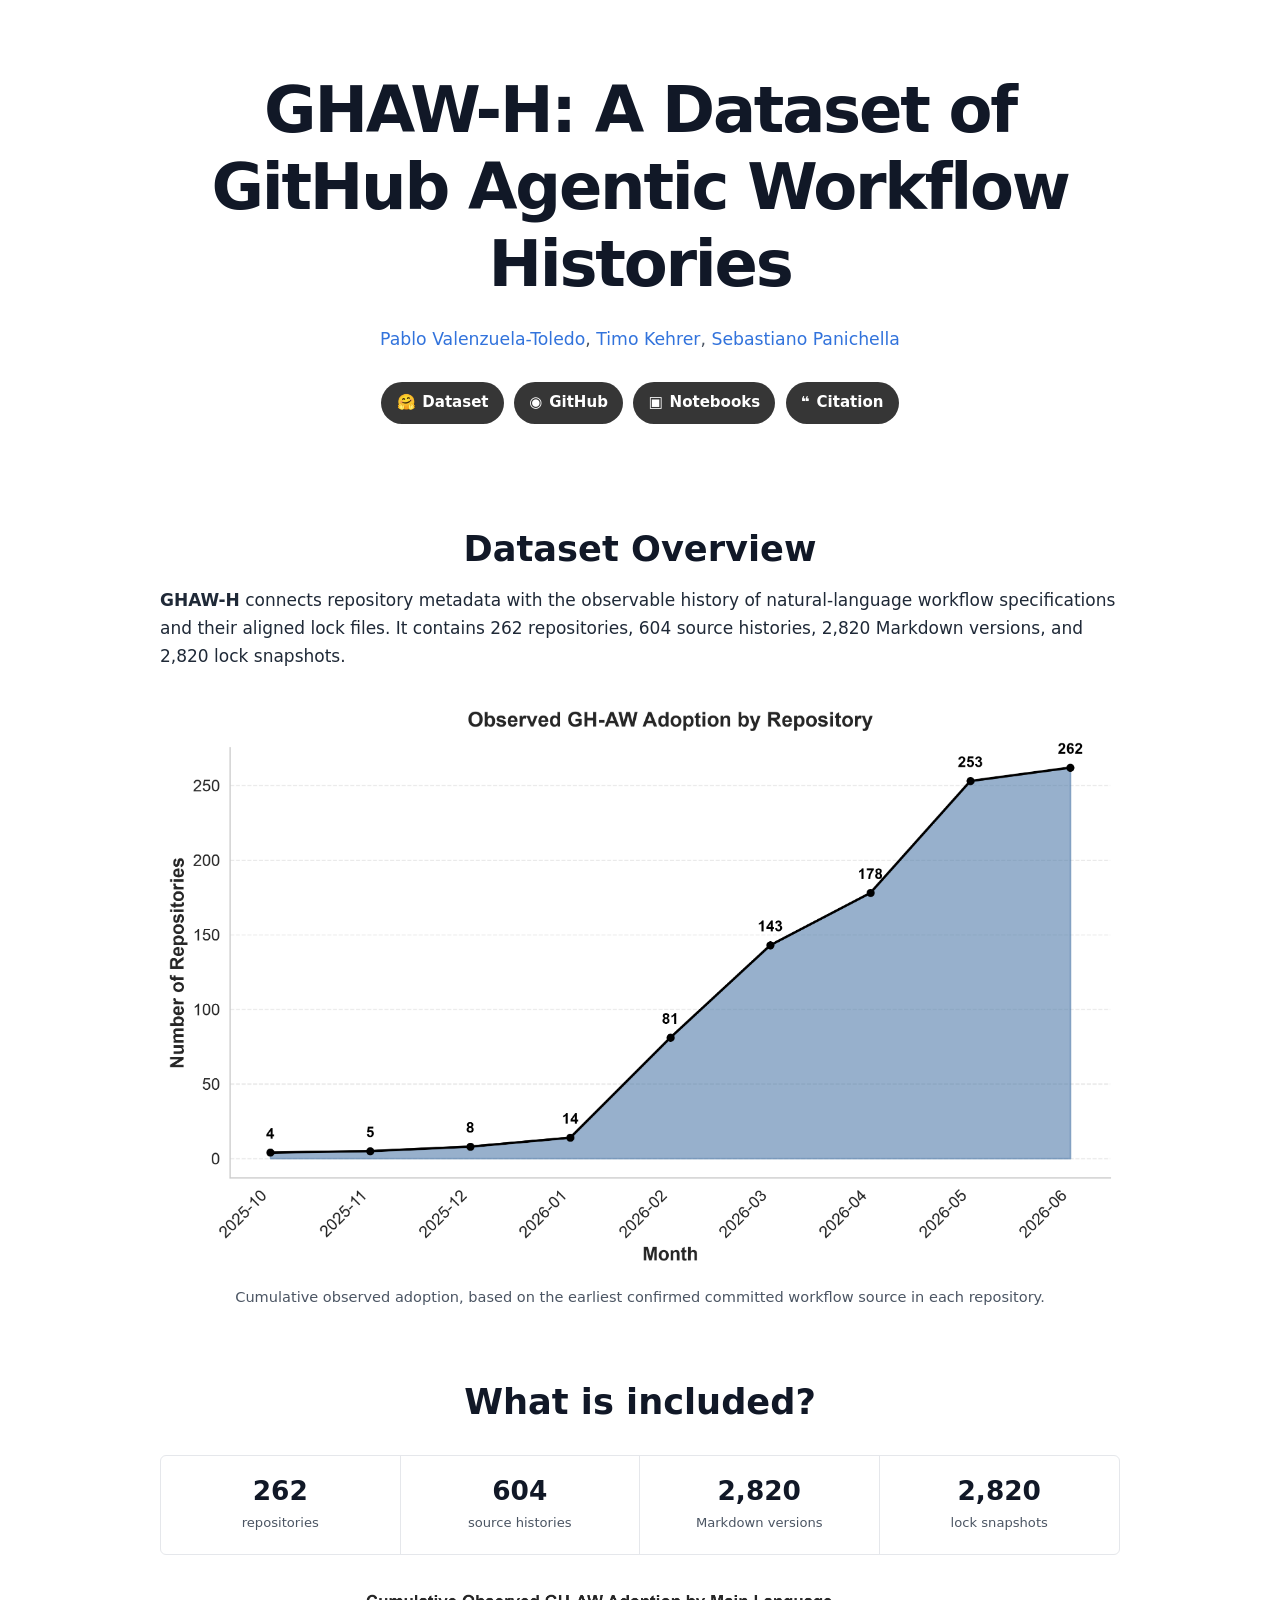
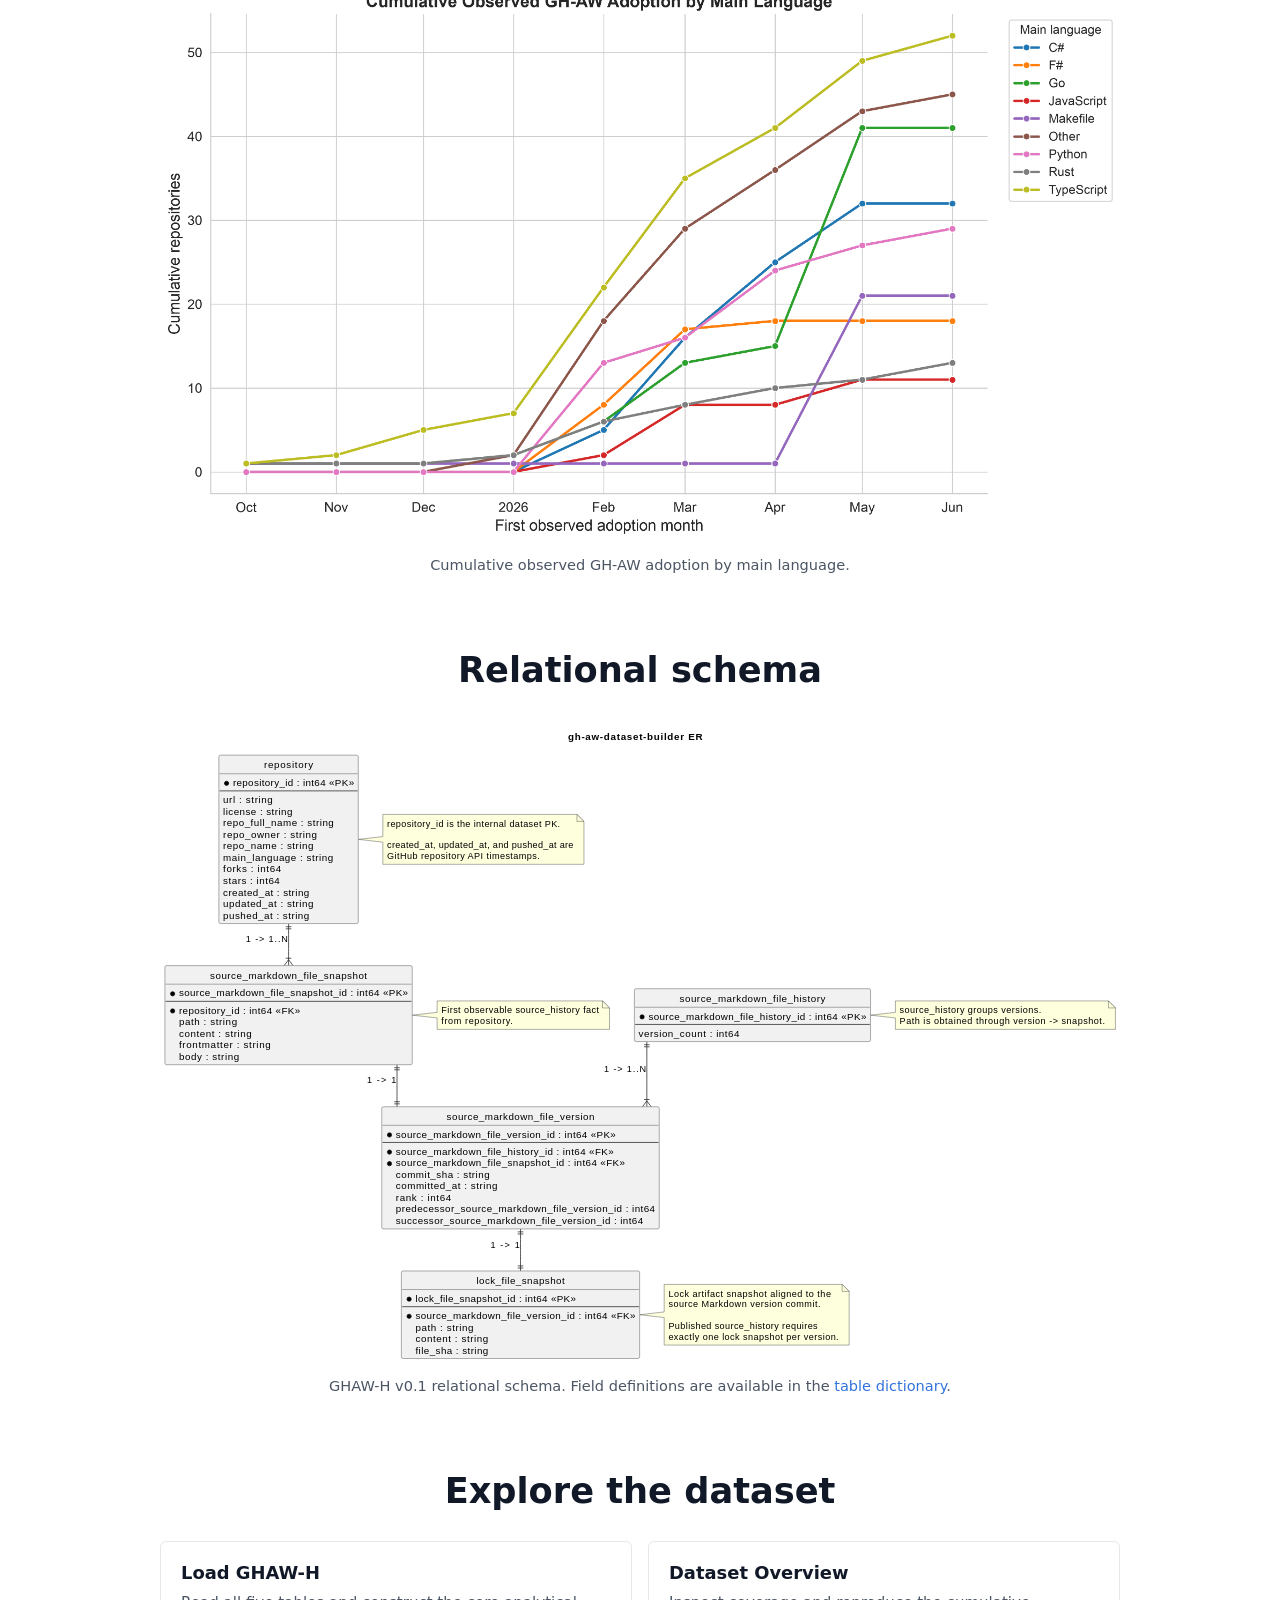
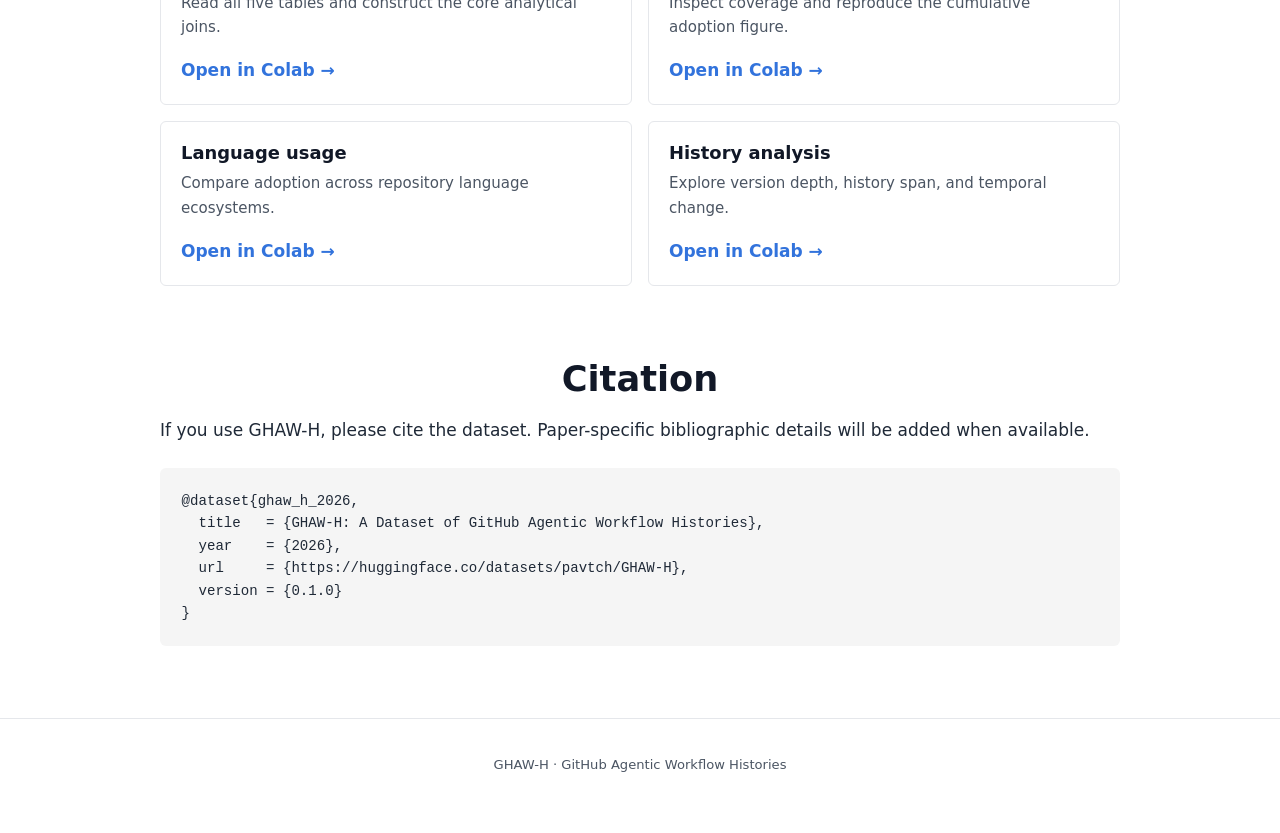
==== docs/index.html @ a9d5a5d3 "Link project authors to personal pages" ====
<!doctype html>
<html lang="en">
  <head>
    <meta charset="utf-8">
    <meta name="viewport" content="width=device-width, initial-scale=1">
    <meta property="og:title" content="GHAW-H: A Dataset of GitHub Agentic Workflow Histories">
    <meta property="og:type" content="website">
    <meta property="og:url" content="https://pavt.github.io/GHAW-H/">
    <title>GHAW-H: A Dataset of GitHub Agentic Workflow Histories</title>
    <link rel="stylesheet" href="styles.css?v=3">
  </head>
  <body>
    <main>
      <section class="paper-header">
        <h1>GHAW-H: A Dataset of<br>GitHub Agentic Workflow Histories</h1>
        <p class="authors">
          <a href="https://pavt.github.io/" target="_blank" rel="noopener noreferrer">Pablo Valenzuela-Toledo</a>,
          <a href="https://seg.inf.unibe.ch/team/timo-kehrer/" target="_blank" rel="noopener noreferrer">Timo Kehrer</a>,
          <a href="https://spanichella.github.io/" target="_blank" rel="noopener noreferrer">Sebastiano Panichella</a>
        </p>
        <nav class="project-links" aria-label="Project resources">
          <a href="https://huggingface.co/datasets/pavtch/GHAW-H"><span aria-hidden="true">🤗</span> Dataset</a>
          <a href="https://github.com/pavt/GHAW-H"><span aria-hidden="true">◉</span> GitHub</a>
          <a href="https://github.com/pavt/GHAW-H/tree/main/notebooks"><span aria-hidden="true">▣</span> Notebooks</a>
          <a href="#citation"><span aria-hidden="true">❝</span> Citation</a>
        </nav>
      </section>

      <section>
        <h2>Dataset Overview</h2>
        <p><strong>GHAW-H</strong> connects repository metadata with the observable history of natural-language workflow specifications and their aligned lock files. It contains 262 repositories, 604 source histories, 2,820 Markdown versions, and 2,820 lock snapshots.</p>
        <figure>
          <img src="assets/gawd_cumulative_all_repositories.png" alt="Cumulative observed adoption of GitHub Agentic Workflows by repository">
          <figcaption>Cumulative observed adoption, based on the earliest confirmed committed workflow source in each repository.</figcaption>
        </figure>
      </section>

      <section>
        <h2>What is included?</h2>
        <div class="stats" aria-label="Dataset statistics">
          <div><strong>262</strong><span>repositories</span></div>
          <div><strong>604</strong><span>source histories</span></div>
          <div><strong>2,820</strong><span>Markdown versions</span></div>
          <div><strong>2,820</strong><span>lock snapshots</span></div>
        </div>
        <figure class="featured-figure">
          <img src="assets/gawd_cumulative_language_usage.png" alt="Cumulative observed GitHub Agentic Workflow adoption by main language">
          <figcaption>Cumulative observed GH-AW adoption by main language.</figcaption>
        </figure>
      </section>

      <section>
        <h2>Relational schema</h2>
        <figure class="schema">
          <img src="assets/gh-aw-er-v0.1.svg" alt="Entity-relationship diagram for the five GHAW-H tables">
          <figcaption>GHAW-H v0.1 relational schema. Field definitions are available in the <a href="https://github.com/pavt/GHAW-H/blob/main/schema/table_dictionary.md">table dictionary</a>.</figcaption>
        </figure>
      </section>

      <section>
        <h2>Explore the dataset</h2>
        <div class="notebooks">
          <article>
            <h3>Load GHAW-H</h3>
            <p>Read all five tables and construct the core analytical joins.</p>
            <a href="https://colab.research.google.com/github/pavt/GHAW-H/blob/main/notebooks/load_GAWD.ipynb">Open in Colab →</a>
          </article>
          <article>
            <h3>Dataset Overview</h3>
            <p>Inspect coverage and reproduce the cumulative adoption figure.</p>
            <a href="https://colab.research.google.com/github/pavt/GHAW-H/blob/main/notebooks/dataset_overview.ipynb">Open in Colab →</a>
          </article>
          <article>
            <h3>Language usage</h3>
            <p>Compare adoption across repository language ecosystems.</p>
            <a href="https://colab.research.google.com/github/pavt/GHAW-H/blob/main/notebooks/language_usage.ipynb">Open in Colab →</a>
          </article>
          <article>
            <h3>History analysis</h3>
            <p>Explore version depth, history span, and temporal change.</p>
            <a href="https://colab.research.google.com/github/pavt/GHAW-H/blob/main/notebooks/history_data.ipynb">Open in Colab →</a>
          </article>
        </div>
      </section>

      <section id="citation">
        <h2>Citation</h2>
        <p>If you use GHAW-H, please cite the dataset. Paper-specific bibliographic details will be added when available.</p>
        <pre><code>@dataset{ghaw_h_2026,
  title   = {GHAW-H: A Dataset of GitHub Agentic Workflow Histories},
  year    = {2026},
  url     = {https://huggingface.co/datasets/pavtch/GHAW-H},
  version = {0.1.0}
}</code></pre>
      </section>
    </main>

    <footer>
      <p>GHAW-H · GitHub Agentic Workflow Histories</p>
    </footer>
  </body>
</html>
---- docs/styles.css ----
:root {
  --text: #1f2937;
  --muted: #4b5563;
  --link: #3273dc;
  --line: #e5e7eb;
  --soft: #f5f5f5;
}

* { box-sizing: border-box; }
html { scroll-behavior: smooth; }
body {
  margin: 0;
  color: var(--text);
  background: #fff;
  font-family: system-ui, -apple-system, "Segoe UI", Roboto, Oxygen, Ubuntu, Cantarell, "Fira Sans", "Droid Sans", "Helvetica Neue", Helvetica, Arial, sans-serif;
  font-size: 17px;
  line-height: 1.65;
  -webkit-font-smoothing: antialiased;
}

main { width: min(960px, calc(100% - 40px)); margin: 0 auto; }
section { margin: 0 0 4.5rem; }
h1, h2, h3 { color: #111827; line-height: 1.2; }
h1 { margin: 0; font-size: clamp(2.35rem, 6vw, 4rem); letter-spacing: -.035em; }
h2 { margin: 0 0 1rem; font-size: clamp(1.65rem, 4vw, 2.2rem); text-align: center; }
h3 { margin: 0 0 .45rem; font-size: 1.12rem; }
p { margin: 0 0 1rem; }
a { color: var(--link); text-decoration: none; }
a:hover { text-decoration: underline; }
img { display: block; max-width: 100%; height: auto; }

.paper-header { padding: 4.5rem 0 2rem; text-align: center; }
.authors { margin: 1.4rem 0 0; color: var(--muted); font-size: 1.08rem; }
.project-links { display: flex; flex-wrap: wrap; justify-content: center; gap: .65rem; margin-top: 1.8rem; }
.project-links a {
  display: inline-flex;
  align-items: center;
  gap: .42rem;
  padding: .52rem .95rem;
  color: #fff;
  background: #363636;
  border-radius: 999px;
  font-size: .94rem;
  font-weight: 600;
}
.project-links a:hover { background: #111; text-decoration: none; }

figure { margin: 2rem 0 0; }
figure img { margin: 0 auto; }
figcaption { max-width: 820px; margin: .7rem auto 0; color: var(--muted); font-size: .91rem; text-align: center; }
.featured-figure { width: 100%; }
.featured-figure img { width: 100%; }

.stats { display: grid; grid-template-columns: repeat(4, 1fr); margin: 2rem 0 1rem; border: 1px solid var(--line); border-radius: 6px; }
.stats div { padding: 1.2rem .6rem; text-align: center; border-right: 1px solid var(--line); }
.stats div:last-child { border-right: 0; }
.stats strong { display: block; color: #111827; font-size: 1.65rem; line-height: 1.2; }
.stats span { color: var(--muted); font-size: .82rem; }

.schema img { width: 100%; }
.notebooks { display: grid; grid-template-columns: 1fr 1fr; gap: 1rem; margin-top: 1.8rem; }
.notebooks article { padding: 1.25rem; border: 1px solid var(--line); border-radius: 6px; }
.notebooks p { color: var(--muted); font-size: .94rem; }
.notebooks a { font-weight: 600; }

code { font-family: ui-monospace, SFMono-Regular, Menlo, Monaco, Consolas, "Liberation Mono", monospace; }
pre { overflow-x: auto; margin: 1.5rem 0 0; padding: 1.35rem; background: var(--soft); border-radius: 6px; font-size: .88rem; line-height: 1.6; }
footer { padding: 2rem 20px 3rem; border-top: 1px solid var(--line); color: var(--muted); font-size: .82rem; text-align: center; }
footer p { margin: .2rem 0; }

@media (max-width: 700px) {
  main { width: min(100% - 28px, 960px); }
  .paper-header { padding-top: 3rem; }
  section { margin-bottom: 3.5rem; }
  .stats { grid-template-columns: 1fr 1fr; }
  .stats div:nth-child(2) { border-right: 0; }
  .stats div:nth-child(-n+2) { border-bottom: 1px solid var(--line); }
  .notebooks { grid-template-columns: 1fr; }
}
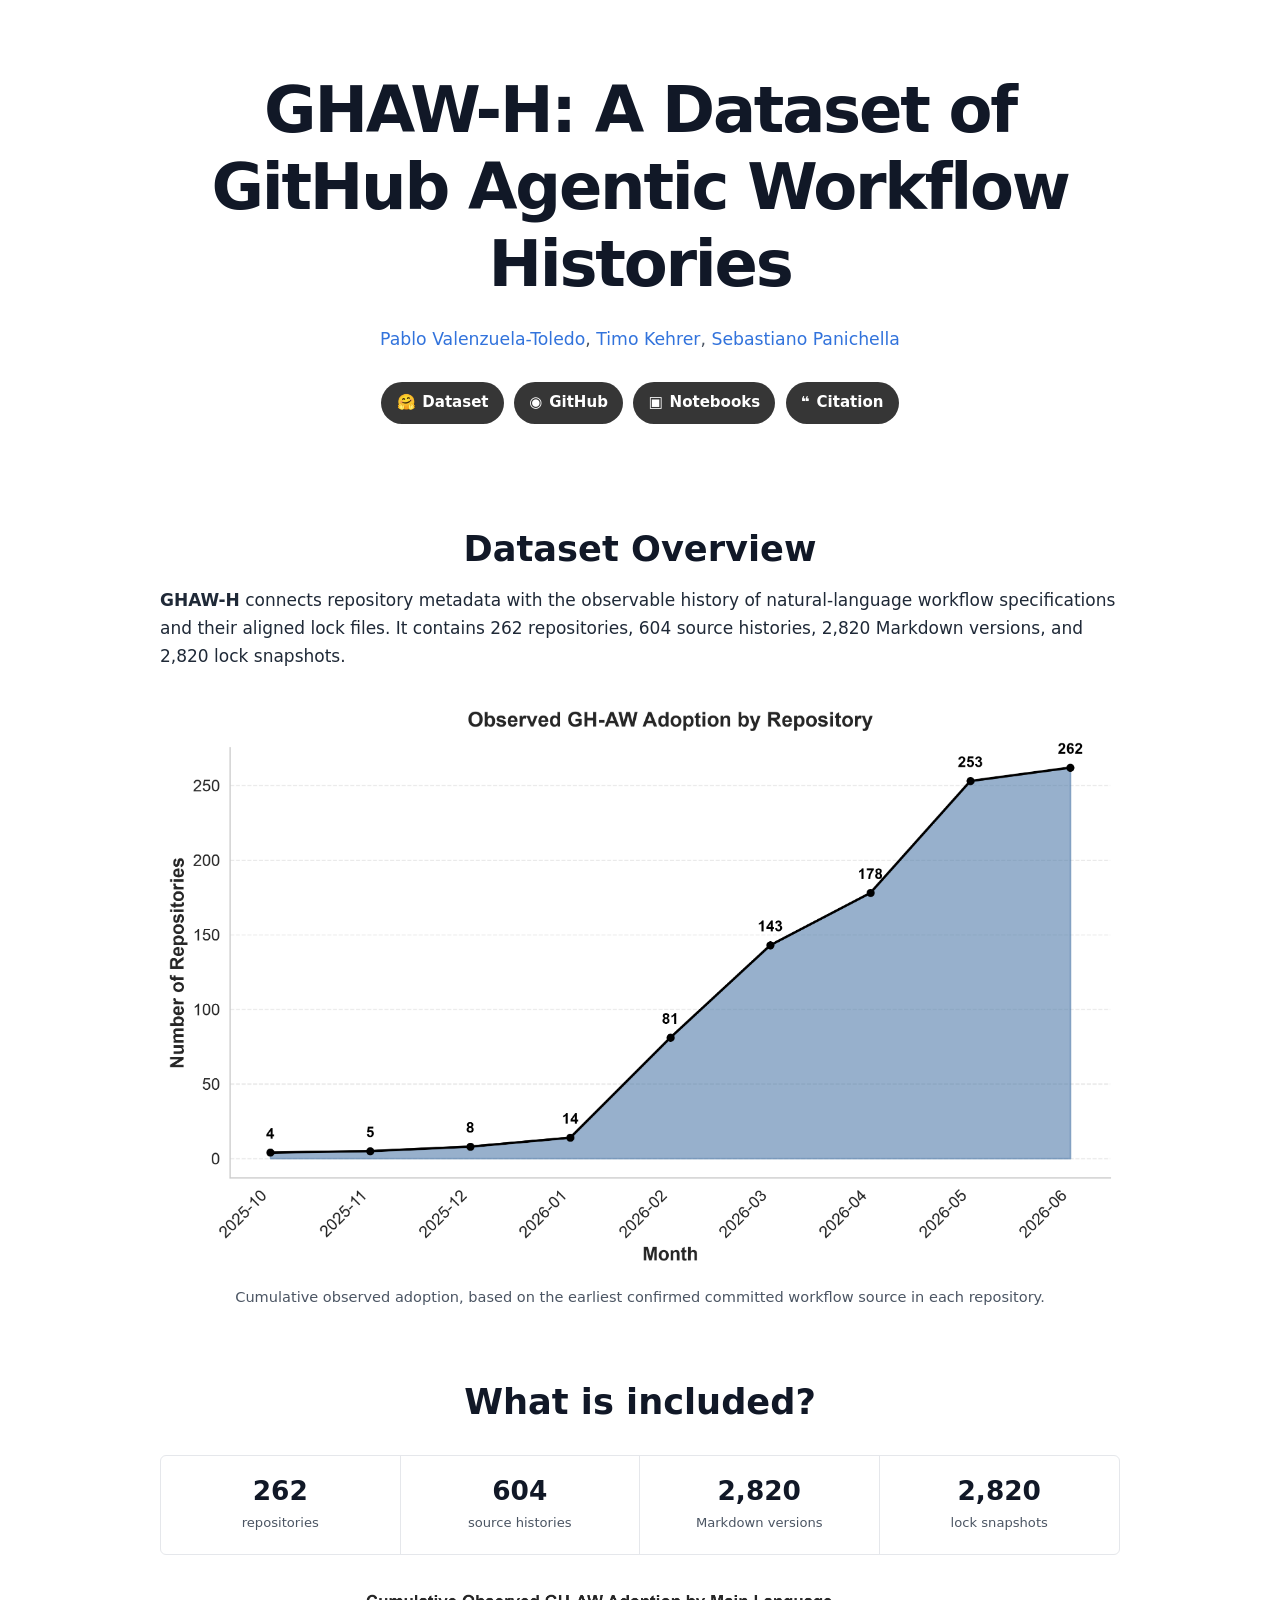
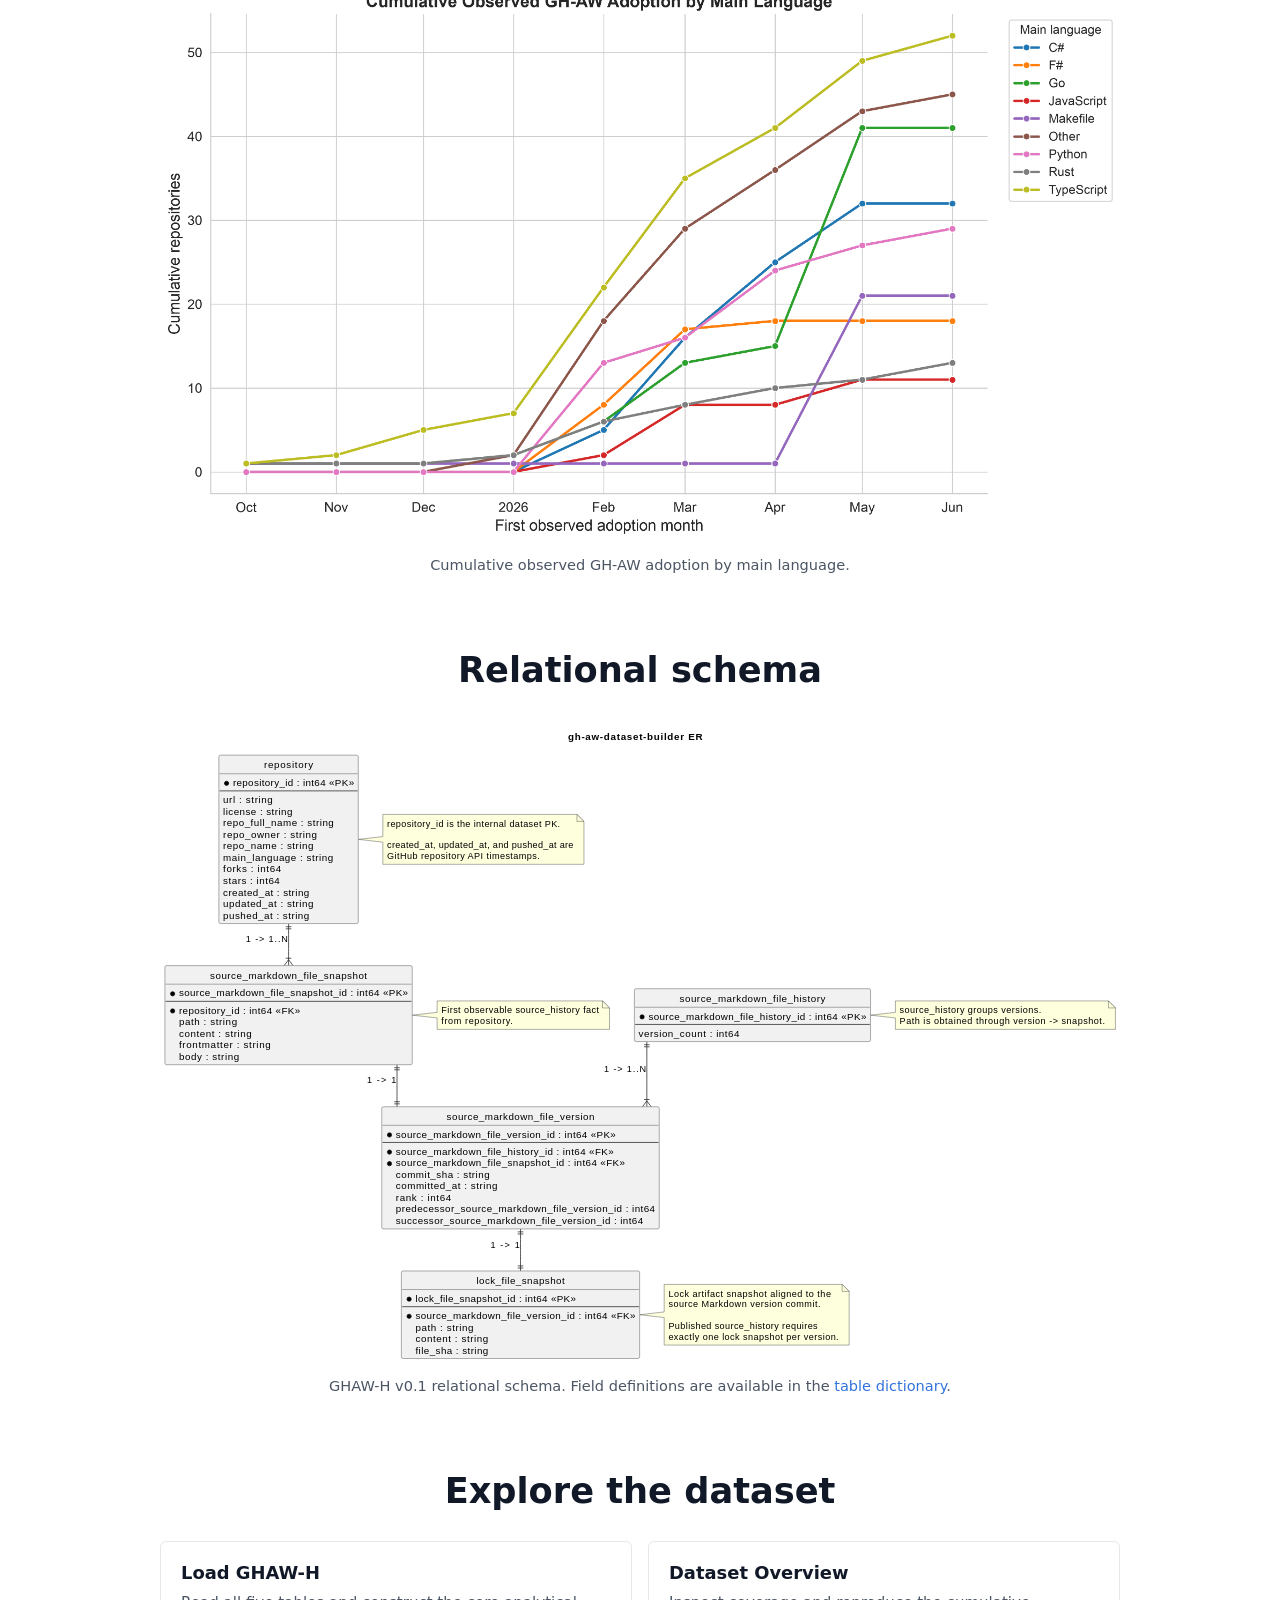
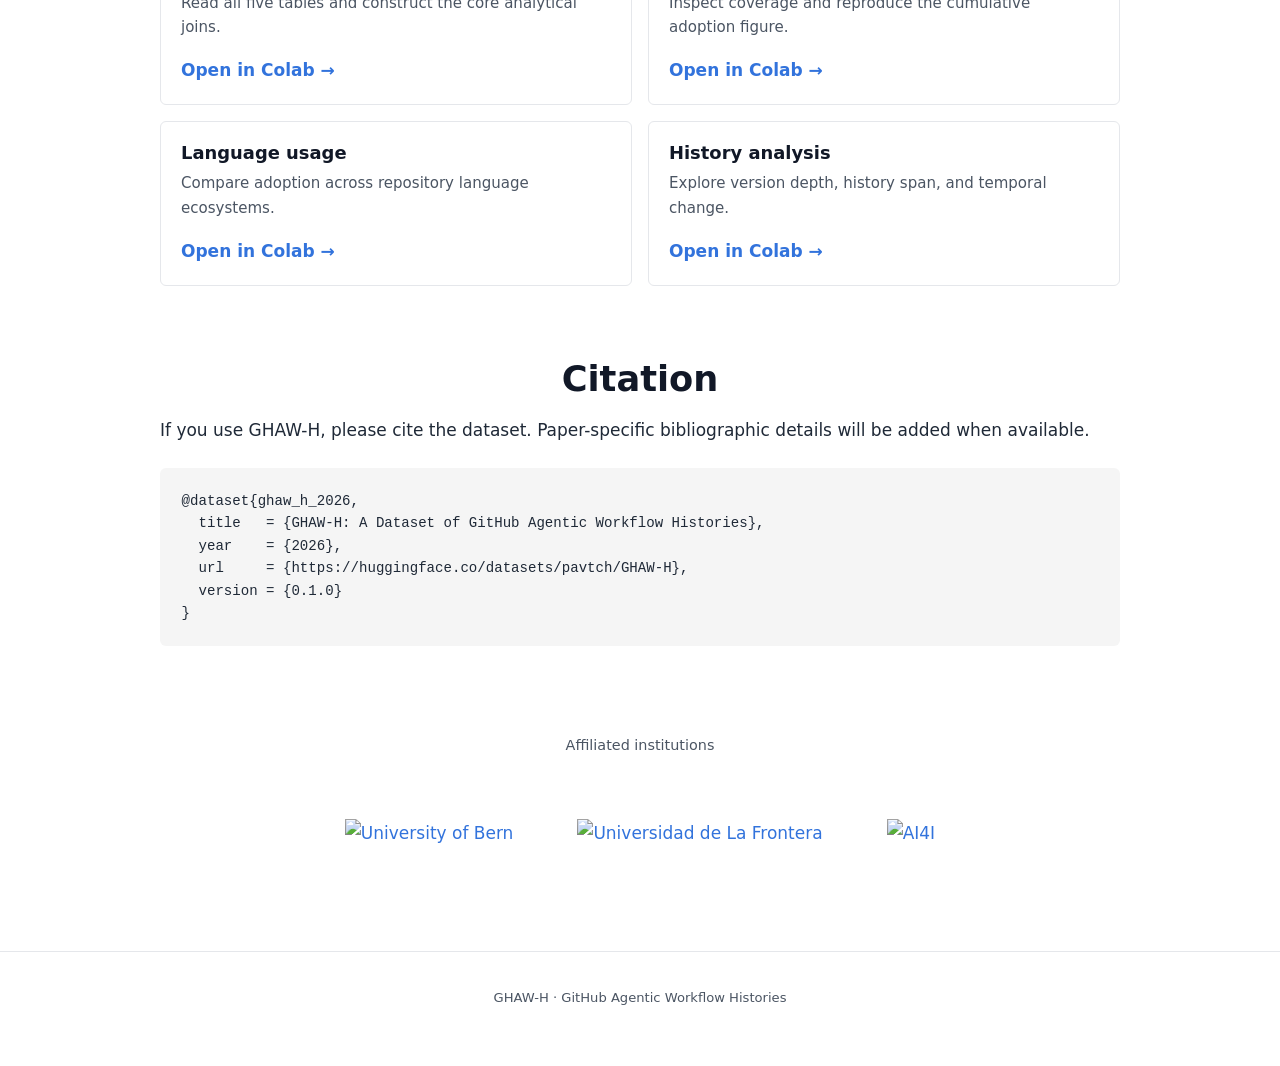
==== commit c153f1bc: "Add institutional affiliations to website" ====
--- a/docs/index.html
+++ b/docs/index.html
@@ -7,7 +7,7 @@
     <meta property="og:type" content="website">
     <meta property="og:url" content="https://pavt.github.io/GHAW-H/">
     <title>GHAW-H: A Dataset of GitHub Agentic Workflow Histories</title>
-    <link rel="stylesheet" href="styles.css?v=3">
+    <link rel="stylesheet" href="styles.css?v=4">
   </head>
   <body>
     <main>
@@ -93,6 +93,21 @@
   version = {0.1.0}
 }</code></pre>
       </section>
+
+      <section class="affiliations" aria-label="Affiliated institutions">
+        <p>Affiliated institutions</p>
+        <div class="affiliation-logos">
+          <a href="https://www.unibe.ch/" target="_blank" rel="noopener noreferrer" aria-label="University of Bern">
+            <img class="logo-bern" src="https://www.unibe.ch/assets/media/image/logo_unibern@2x.png" alt="University of Bern">
+          </a>
+          <a href="https://www.ufro.cl/" target="_blank" rel="noopener noreferrer" aria-label="Universidad de La Frontera">
+            <img class="logo-ufro" src="https://www.ufro.cl/wp-content/uploads/2025/03/01-logo-UFRO-azul-horizontal.png" alt="Universidad de La Frontera">
+          </a>
+          <a href="https://ai4i.it/" target="_blank" rel="noopener noreferrer" aria-label="AI4I">
+            <img class="logo-ai4i" src="https://ai4i.it/wp-content/uploads/2024/12/logoai4i_nero.png" alt="AI4I">
+          </a>
+        </div>
+      </section>
     </main>
 
     <footer>
--- a/docs/styles.css
+++ b/docs/styles.css
@@ -65,6 +65,14 @@
 
 code { font-family: ui-monospace, SFMono-Regular, Menlo, Monaco, Consolas, "Liberation Mono", monospace; }
 pre { overflow-x: auto; margin: 1.5rem 0 0; padding: 1.35rem; background: var(--soft); border-radius: 6px; font-size: .88rem; line-height: 1.6; }
+.affiliations { margin-top: 5.5rem; text-align: center; }
+.affiliations > p { margin-bottom: 1.8rem; color: var(--muted); font-size: .9rem; }
+.affiliation-logos { display: flex; flex-wrap: wrap; align-items: center; justify-content: center; gap: 2.5rem 4rem; }
+.affiliation-logos a { display: inline-flex; align-items: center; justify-content: center; min-height: 92px; }
+.affiliation-logos img { width: auto; object-fit: contain; }
+.logo-bern { max-height: 88px; }
+.logo-ufro { max-width: 260px; max-height: 92px; }
+.logo-ai4i { max-height: 82px; }
 footer { padding: 2rem 20px 3rem; border-top: 1px solid var(--line); color: var(--muted); font-size: .82rem; text-align: center; }
 footer p { margin: .2rem 0; }
 
@@ -76,4 +84,6 @@
   .stats div:nth-child(2) { border-right: 0; }
   .stats div:nth-child(-n+2) { border-bottom: 1px solid var(--line); }
   .notebooks { grid-template-columns: 1fr; }
+  .affiliation-logos { gap: 2rem; }
+  .affiliation-logos a { flex: 1 1 100%; }
 }
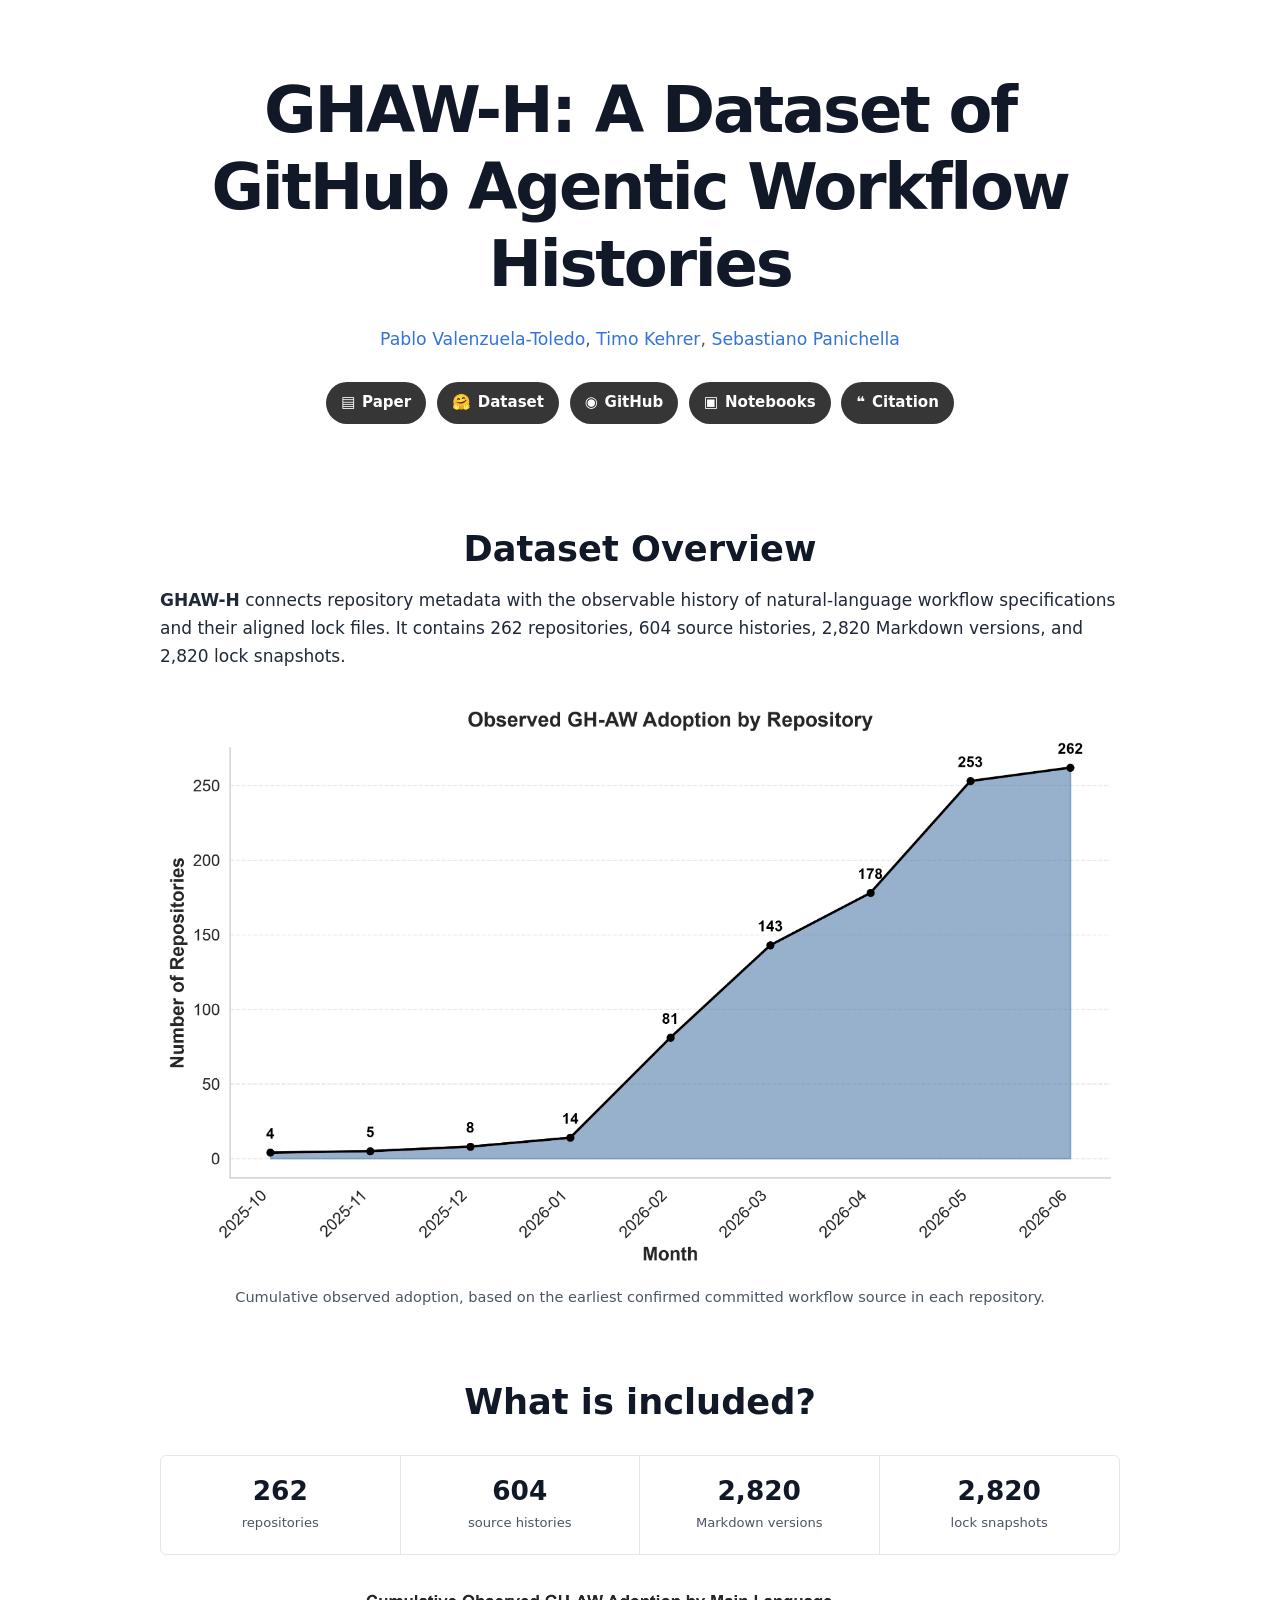
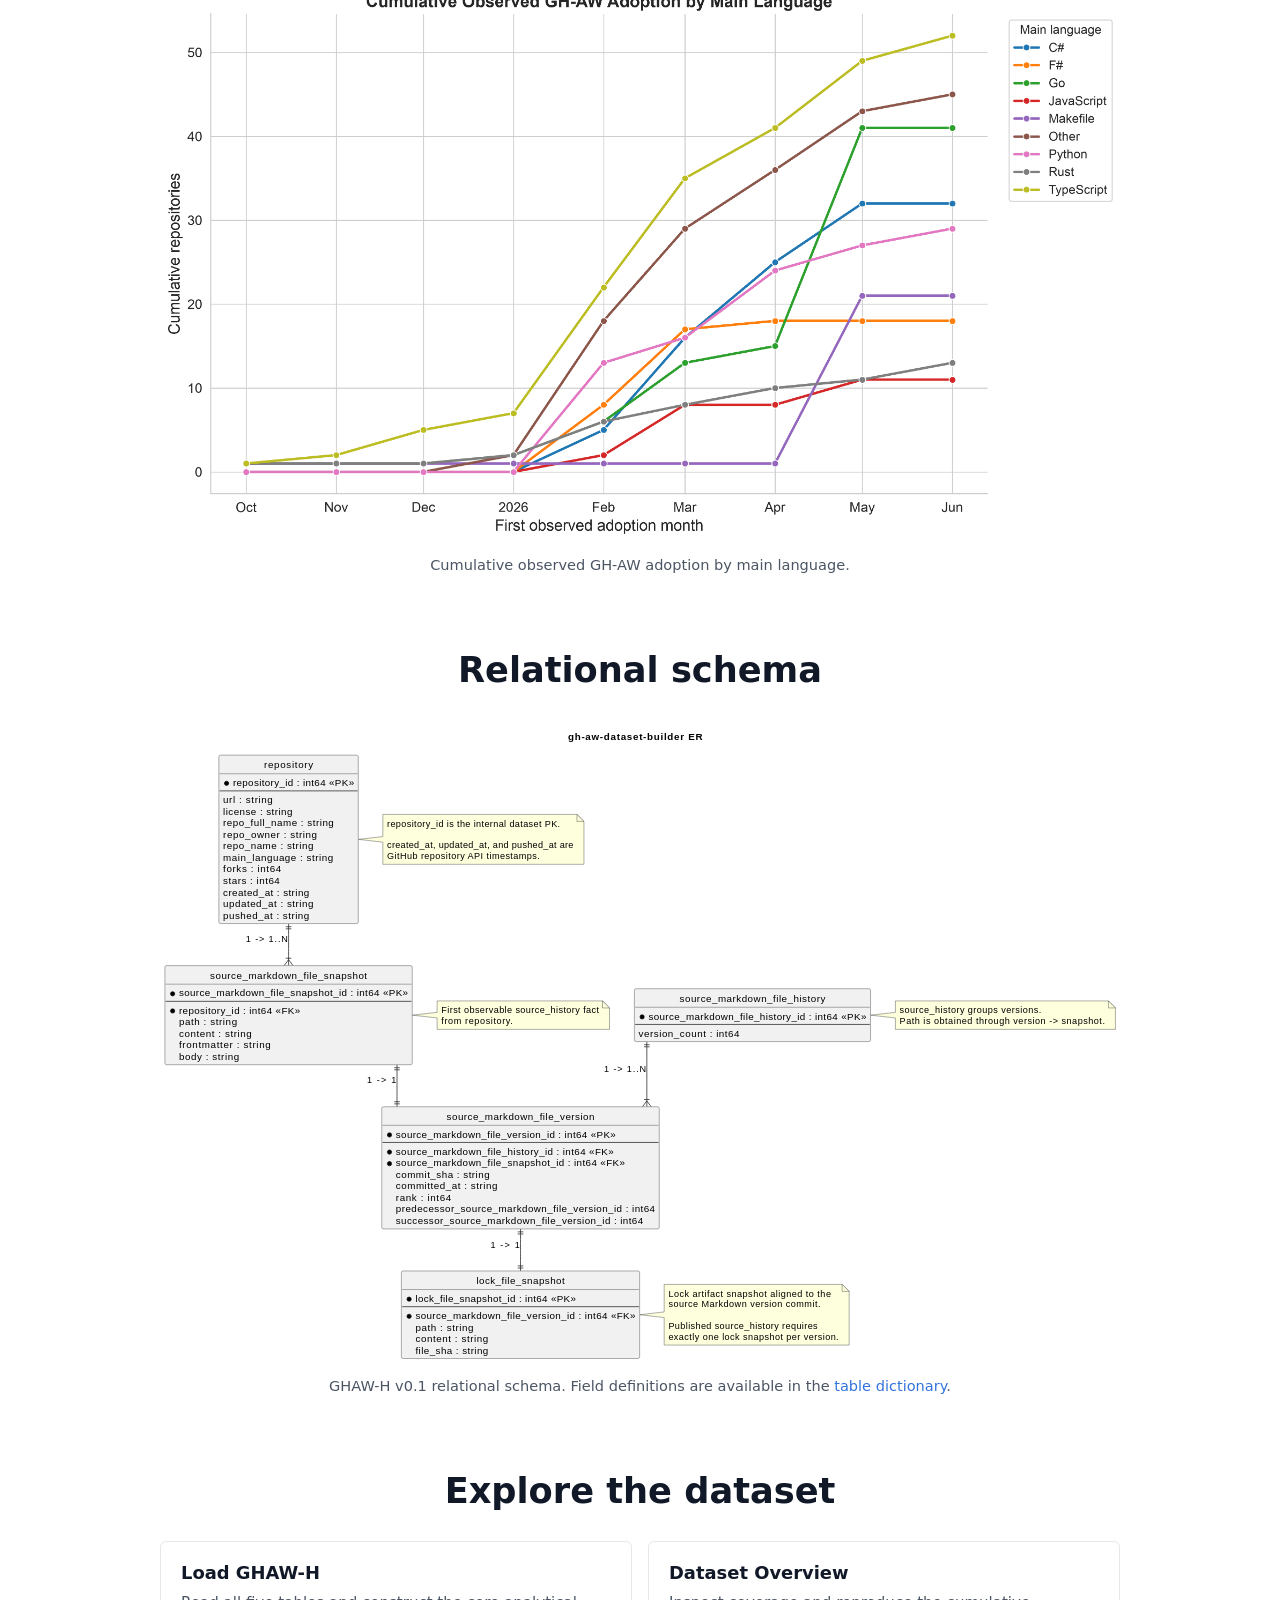
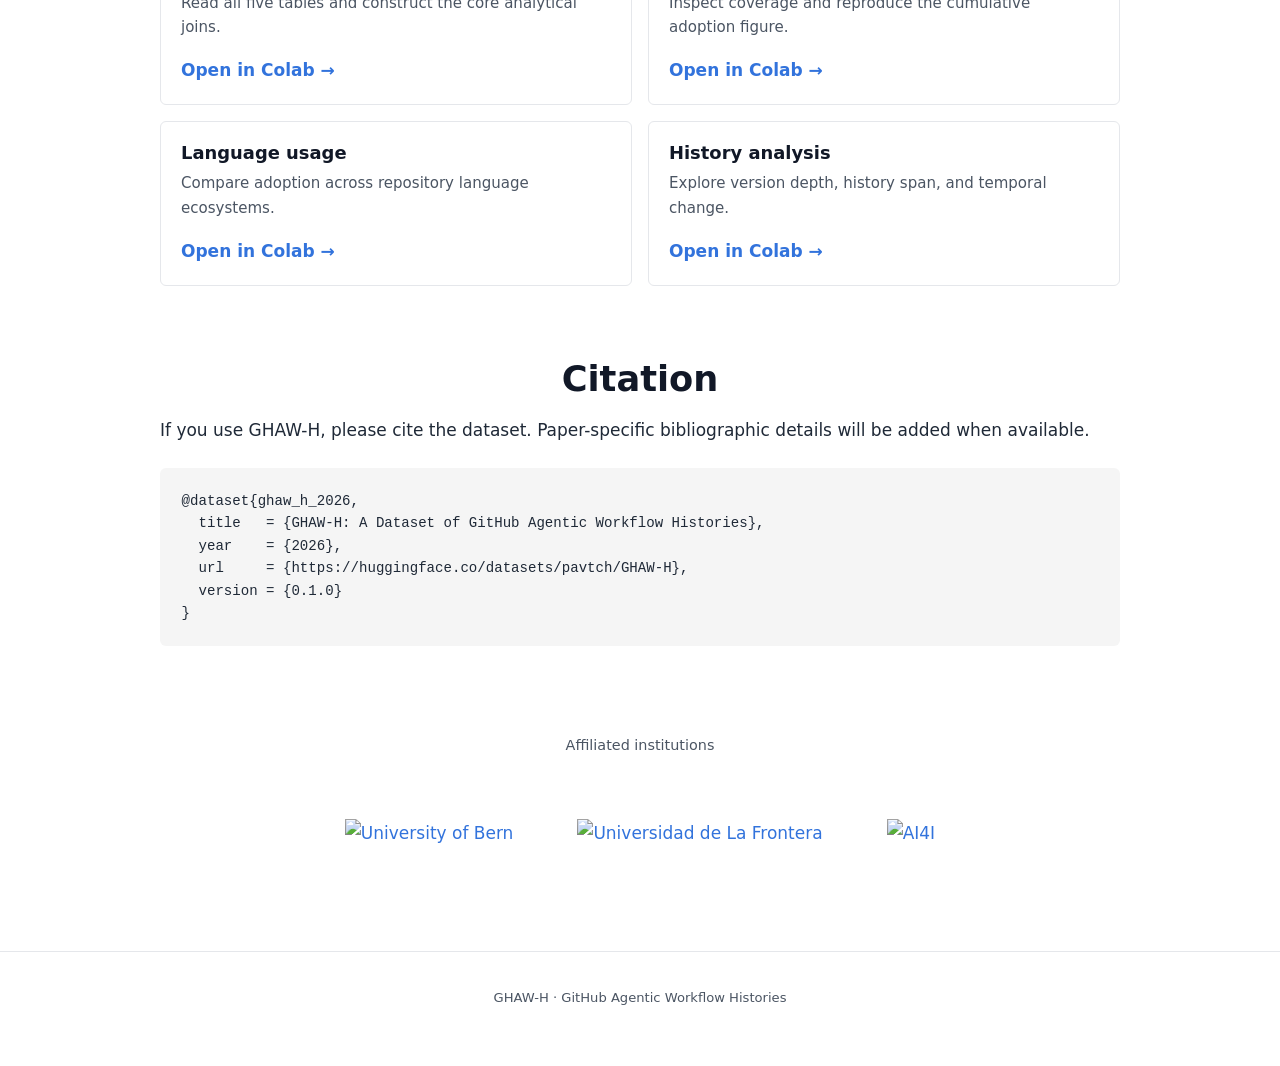
==== commit 9bcb7390: "Add paper access to project pages" ====
--- a/docs/index.html
+++ b/docs/index.html
@@ -19,6 +19,7 @@
           <a href="https://spanichella.github.io/" target="_blank" rel="noopener noreferrer">Sebastiano Panichella</a>
         </p>
         <nav class="project-links" aria-label="Project resources">
+          <a href="assets/GHAW-H.pdf"><span aria-hidden="true">▤</span> Paper</a>
           <a href="https://huggingface.co/datasets/pavtch/GHAW-H"><span aria-hidden="true">🤗</span> Dataset</a>
           <a href="https://github.com/pavt/GHAW-H"><span aria-hidden="true">◉</span> GitHub</a>
           <a href="https://github.com/pavt/GHAW-H/tree/main/notebooks"><span aria-hidden="true">▣</span> Notebooks</a>
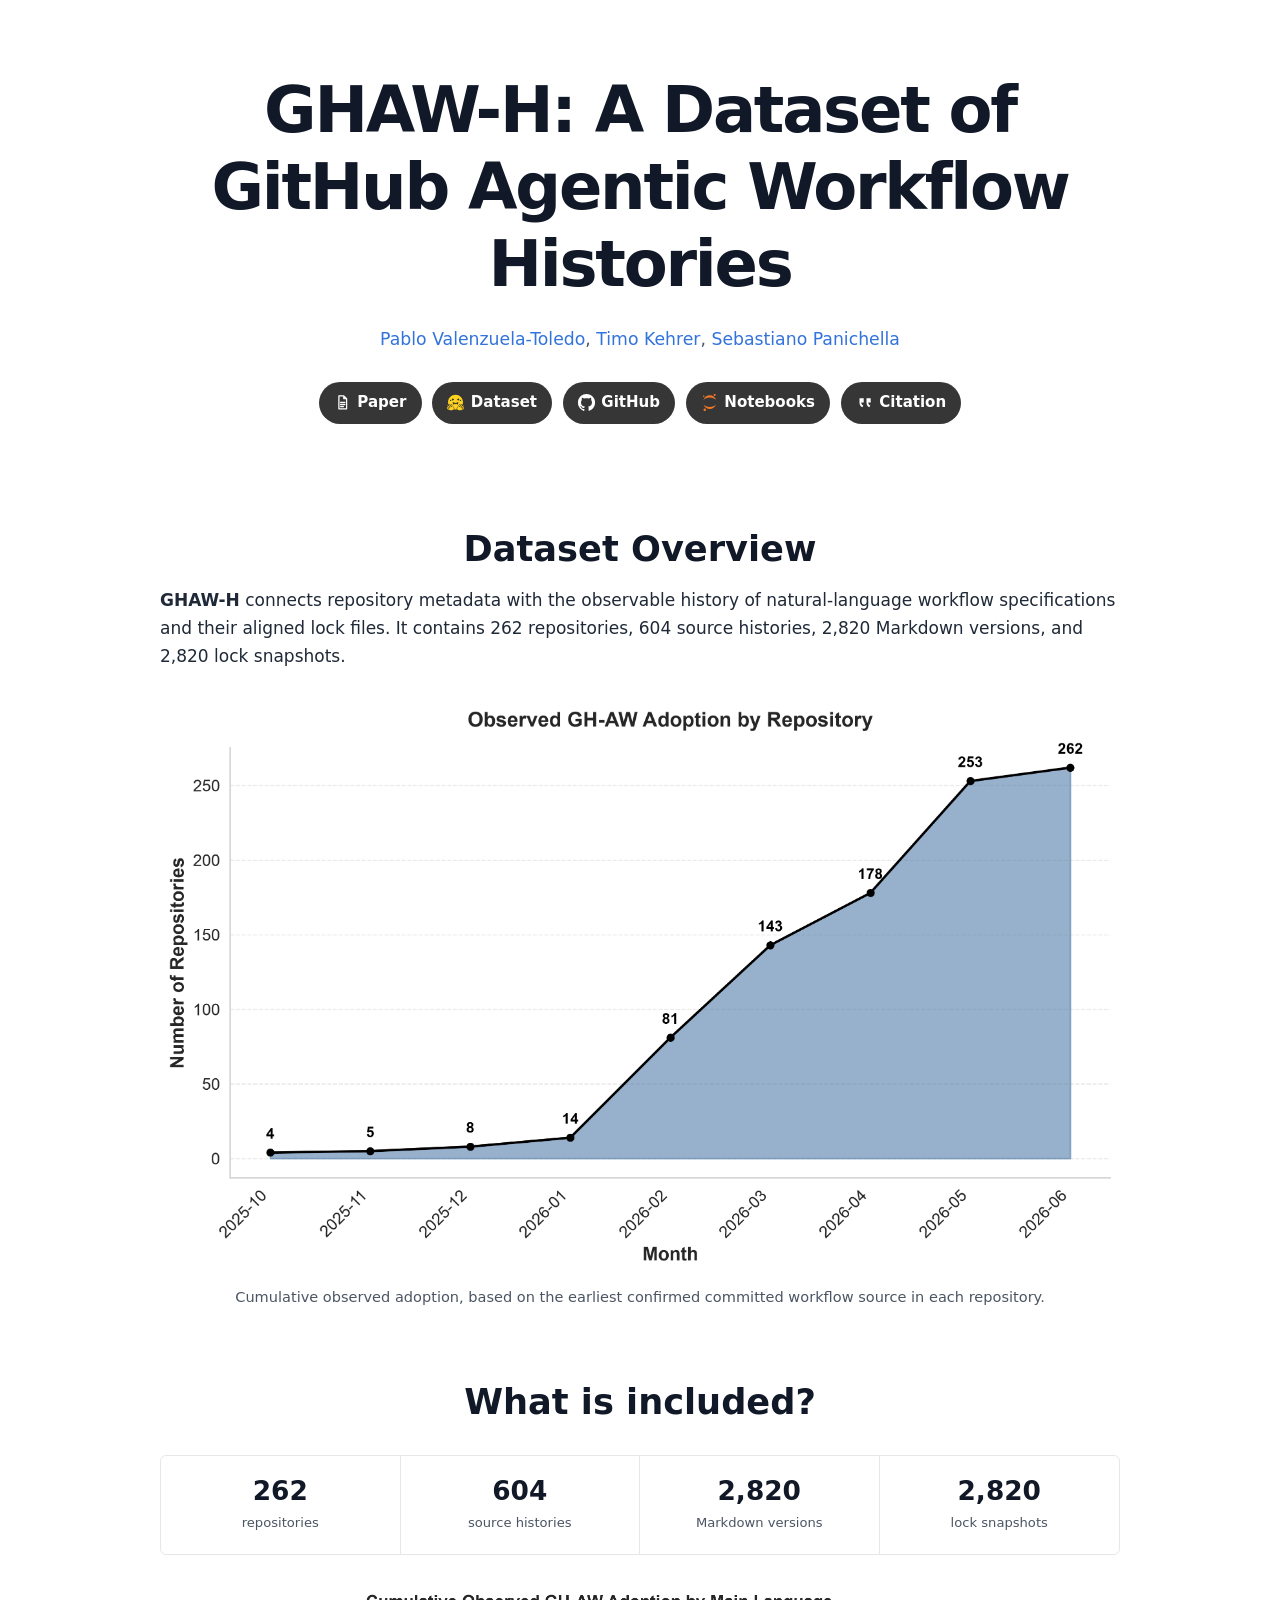
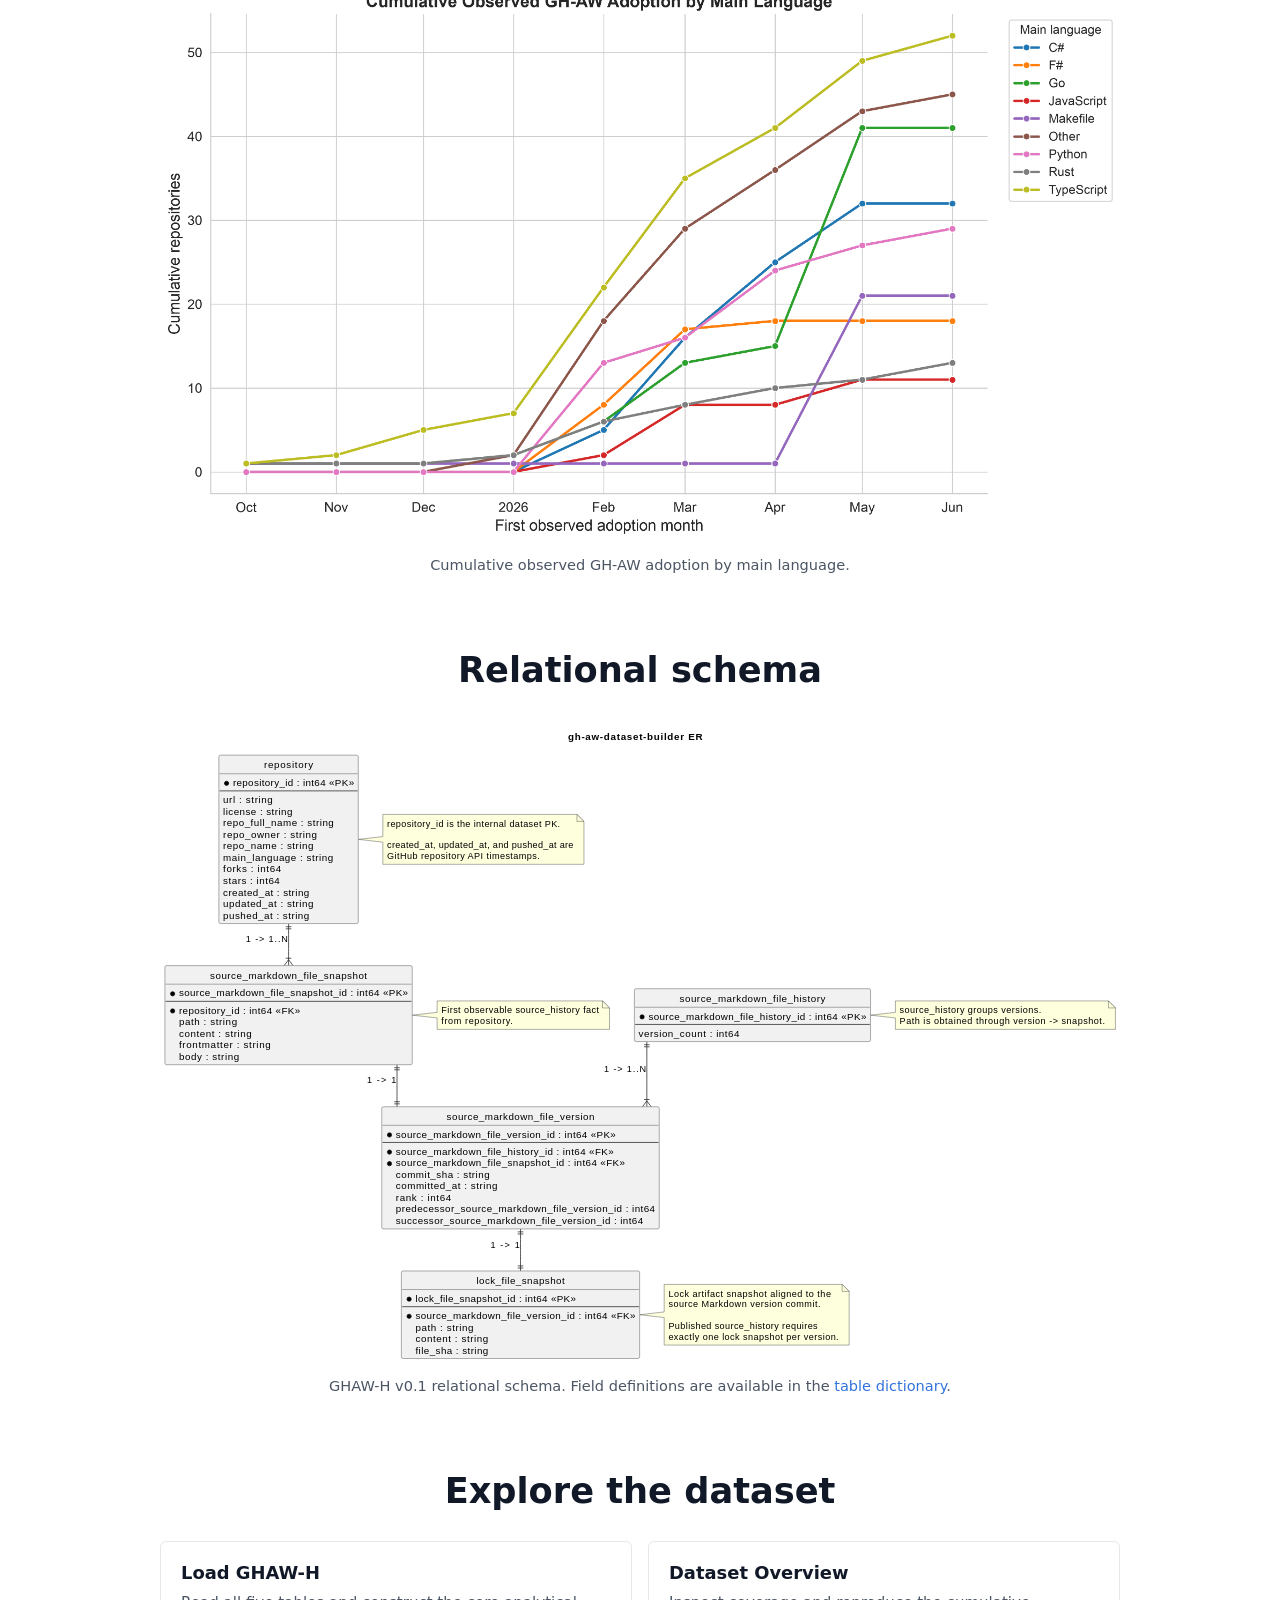
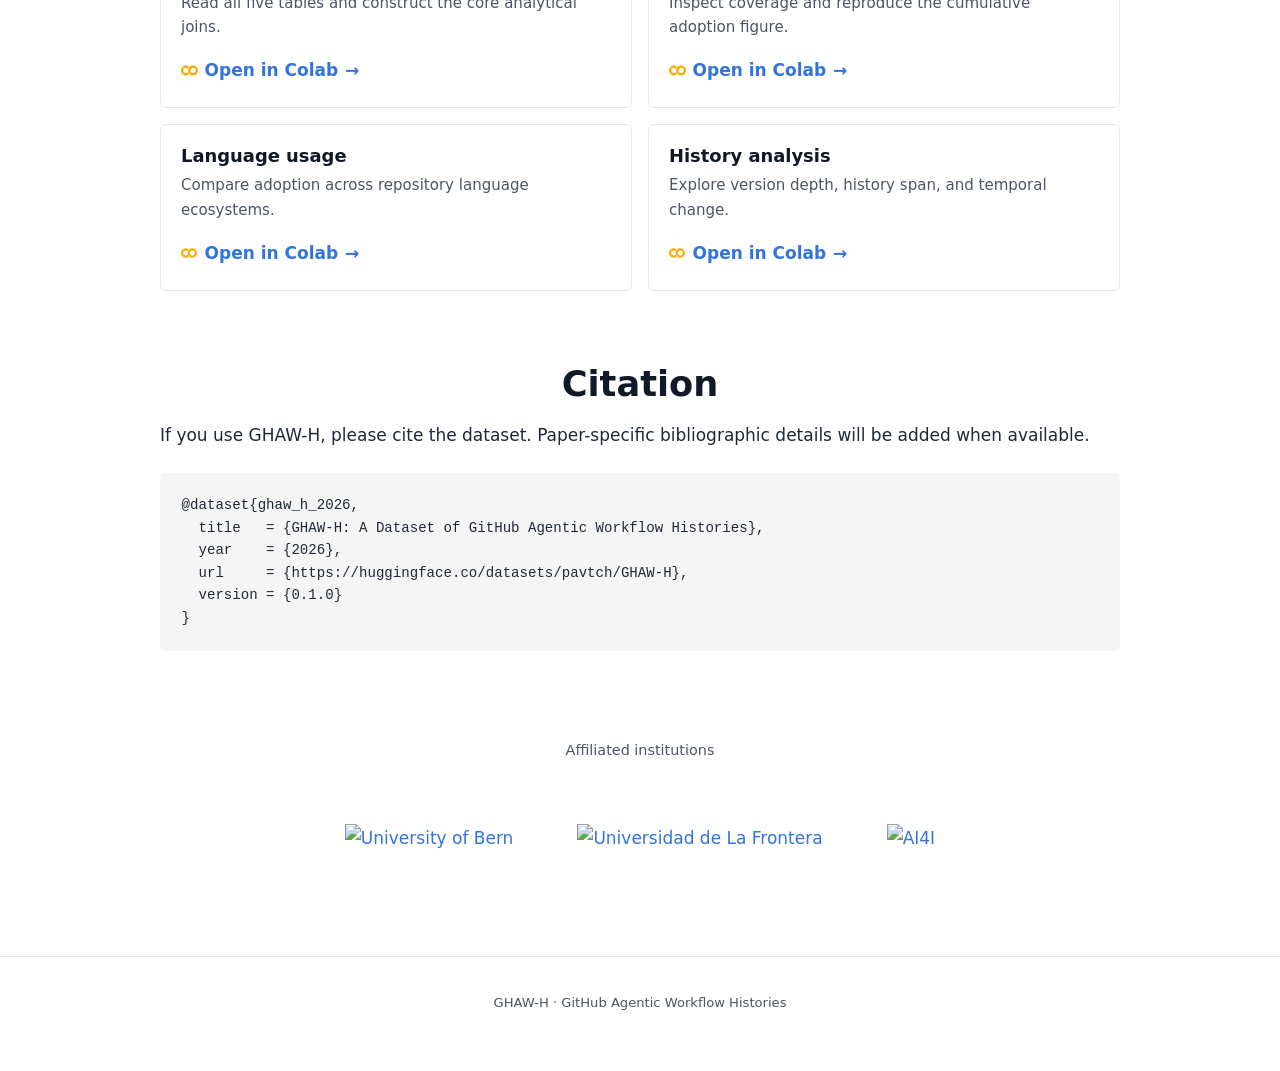
==== commit 9cfff5f2: "Use official technology icons on project site" ====
--- a/docs/index.html
+++ b/docs/index.html
@@ -7,7 +7,7 @@
     <meta property="og:type" content="website">
     <meta property="og:url" content="https://pavt.github.io/GHAW-H/">
     <title>GHAW-H: A Dataset of GitHub Agentic Workflow Histories</title>
-    <link rel="stylesheet" href="styles.css?v=4">
+    <link rel="stylesheet" href="styles.css?v=5">
   </head>
   <body>
     <main>
@@ -19,11 +19,17 @@
           <a href="https://spanichella.github.io/" target="_blank" rel="noopener noreferrer">Sebastiano Panichella</a>
         </p>
         <nav class="project-links" aria-label="Project resources">
-          <a href="assets/GHAW-H.pdf"><span aria-hidden="true">▤</span> Paper</a>
-          <a href="https://huggingface.co/datasets/pavtch/GHAW-H"><span aria-hidden="true">🤗</span> Dataset</a>
-          <a href="https://github.com/pavt/GHAW-H"><span aria-hidden="true">◉</span> GitHub</a>
-          <a href="https://github.com/pavt/GHAW-H/tree/main/notebooks"><span aria-hidden="true">▣</span> Notebooks</a>
-          <a href="#citation"><span aria-hidden="true">❝</span> Citation</a>
+          <a href="assets/GHAW-H.pdf">
+            <svg class="resource-icon" viewBox="0 0 24 24" aria-hidden="true"><path d="M7 2.75h7l4 4v14.5H7zM14 2.75v4h4M9.5 12h6M9.5 15h6M9.5 18h4"/></svg>
+            Paper
+          </a>
+          <a href="https://huggingface.co/datasets/pavtch/GHAW-H"><span class="brand-icon brand-huggingface" aria-hidden="true"></span> Dataset</a>
+          <a href="https://github.com/pavt/GHAW-H"><span class="brand-icon brand-github" aria-hidden="true"></span> GitHub</a>
+          <a href="https://github.com/pavt/GHAW-H/tree/main/notebooks"><span class="brand-icon brand-jupyter" aria-hidden="true"></span> Notebooks</a>
+          <a href="#citation">
+            <svg class="resource-icon resource-icon-fill" viewBox="0 0 24 24" aria-hidden="true"><path d="M5 6h6v6H7.5c0 2 1 3.5 3 4.5L9 19c-3-1.5-4-4-4-7zm10 0h6v6h-3.5c0 2 1 3.5 3 4.5L19 19c-3-1.5-4-4-4-7z"/></svg>
+            Citation
+          </a>
         </nav>
       </section>
 
@@ -64,22 +70,22 @@
           <article>
             <h3>Load GHAW-H</h3>
             <p>Read all five tables and construct the core analytical joins.</p>
-            <a href="https://colab.research.google.com/github/pavt/GHAW-H/blob/main/notebooks/load_GAWD.ipynb">Open in Colab →</a>
+            <a class="colab-link" href="https://colab.research.google.com/github/pavt/GHAW-H/blob/main/notebooks/load_GAWD.ipynb"><span class="brand-icon brand-googlecolab" aria-hidden="true"></span> Open in Colab <span aria-hidden="true">→</span></a>
           </article>
           <article>
             <h3>Dataset Overview</h3>
             <p>Inspect coverage and reproduce the cumulative adoption figure.</p>
-            <a href="https://colab.research.google.com/github/pavt/GHAW-H/blob/main/notebooks/dataset_overview.ipynb">Open in Colab →</a>
+            <a class="colab-link" href="https://colab.research.google.com/github/pavt/GHAW-H/blob/main/notebooks/dataset_overview.ipynb"><span class="brand-icon brand-googlecolab" aria-hidden="true"></span> Open in Colab <span aria-hidden="true">→</span></a>
           </article>
           <article>
             <h3>Language usage</h3>
             <p>Compare adoption across repository language ecosystems.</p>
-            <a href="https://colab.research.google.com/github/pavt/GHAW-H/blob/main/notebooks/language_usage.ipynb">Open in Colab →</a>
+            <a class="colab-link" href="https://colab.research.google.com/github/pavt/GHAW-H/blob/main/notebooks/language_usage.ipynb"><span class="brand-icon brand-googlecolab" aria-hidden="true"></span> Open in Colab <span aria-hidden="true">→</span></a>
           </article>
           <article>
             <h3>History analysis</h3>
             <p>Explore version depth, history span, and temporal change.</p>
-            <a href="https://colab.research.google.com/github/pavt/GHAW-H/blob/main/notebooks/history_data.ipynb">Open in Colab →</a>
+            <a class="colab-link" href="https://colab.research.google.com/github/pavt/GHAW-H/blob/main/notebooks/history_data.ipynb"><span class="brand-icon brand-googlecolab" aria-hidden="true"></span> Open in Colab <span aria-hidden="true">→</span></a>
           </article>
         </div>
       </section>
--- a/docs/styles.css
+++ b/docs/styles.css
@@ -44,6 +44,31 @@
   font-weight: 600;
 }
 .project-links a:hover { background: #111; text-decoration: none; }
+.resource-icon {
+  width: 1.05rem;
+  height: 1.05rem;
+  flex: 0 0 auto;
+  fill: none;
+  stroke: currentColor;
+  stroke-width: 1.8;
+  stroke-linecap: round;
+  stroke-linejoin: round;
+}
+.resource-icon-fill { fill: currentColor; stroke: none; }
+.brand-icon {
+  --brand-mask: none;
+  display: inline-block;
+  width: 1.05rem;
+  height: 1.05rem;
+  flex: 0 0 auto;
+  background-color: currentColor;
+  -webkit-mask: var(--brand-mask) center / contain no-repeat;
+  mask: var(--brand-mask) center / contain no-repeat;
+}
+.brand-huggingface { --brand-mask: url("assets/icons/huggingface.svg"); color: #FFD21E; }
+.brand-github { --brand-mask: url("assets/icons/github.svg"); color: #fff; }
+.brand-jupyter { --brand-mask: url("assets/icons/jupyter.svg"); color: #F37626; }
+.brand-googlecolab { --brand-mask: url("assets/icons/googlecolab.svg"); color: #F9AB00; }
 
 figure { margin: 2rem 0 0; }
 figure img { margin: 0 auto; }
@@ -62,6 +87,7 @@
 .notebooks article { padding: 1.25rem; border: 1px solid var(--line); border-radius: 6px; }
 .notebooks p { color: var(--muted); font-size: .94rem; }
 .notebooks a { font-weight: 600; }
+.colab-link { display: inline-flex; align-items: center; gap: .42rem; }
 
 code { font-family: ui-monospace, SFMono-Regular, Menlo, Monaco, Consolas, "Liberation Mono", monospace; }
 pre { overflow-x: auto; margin: 1.5rem 0 0; padding: 1.35rem; background: var(--soft); border-radius: 6px; font-size: .88rem; line-height: 1.6; }
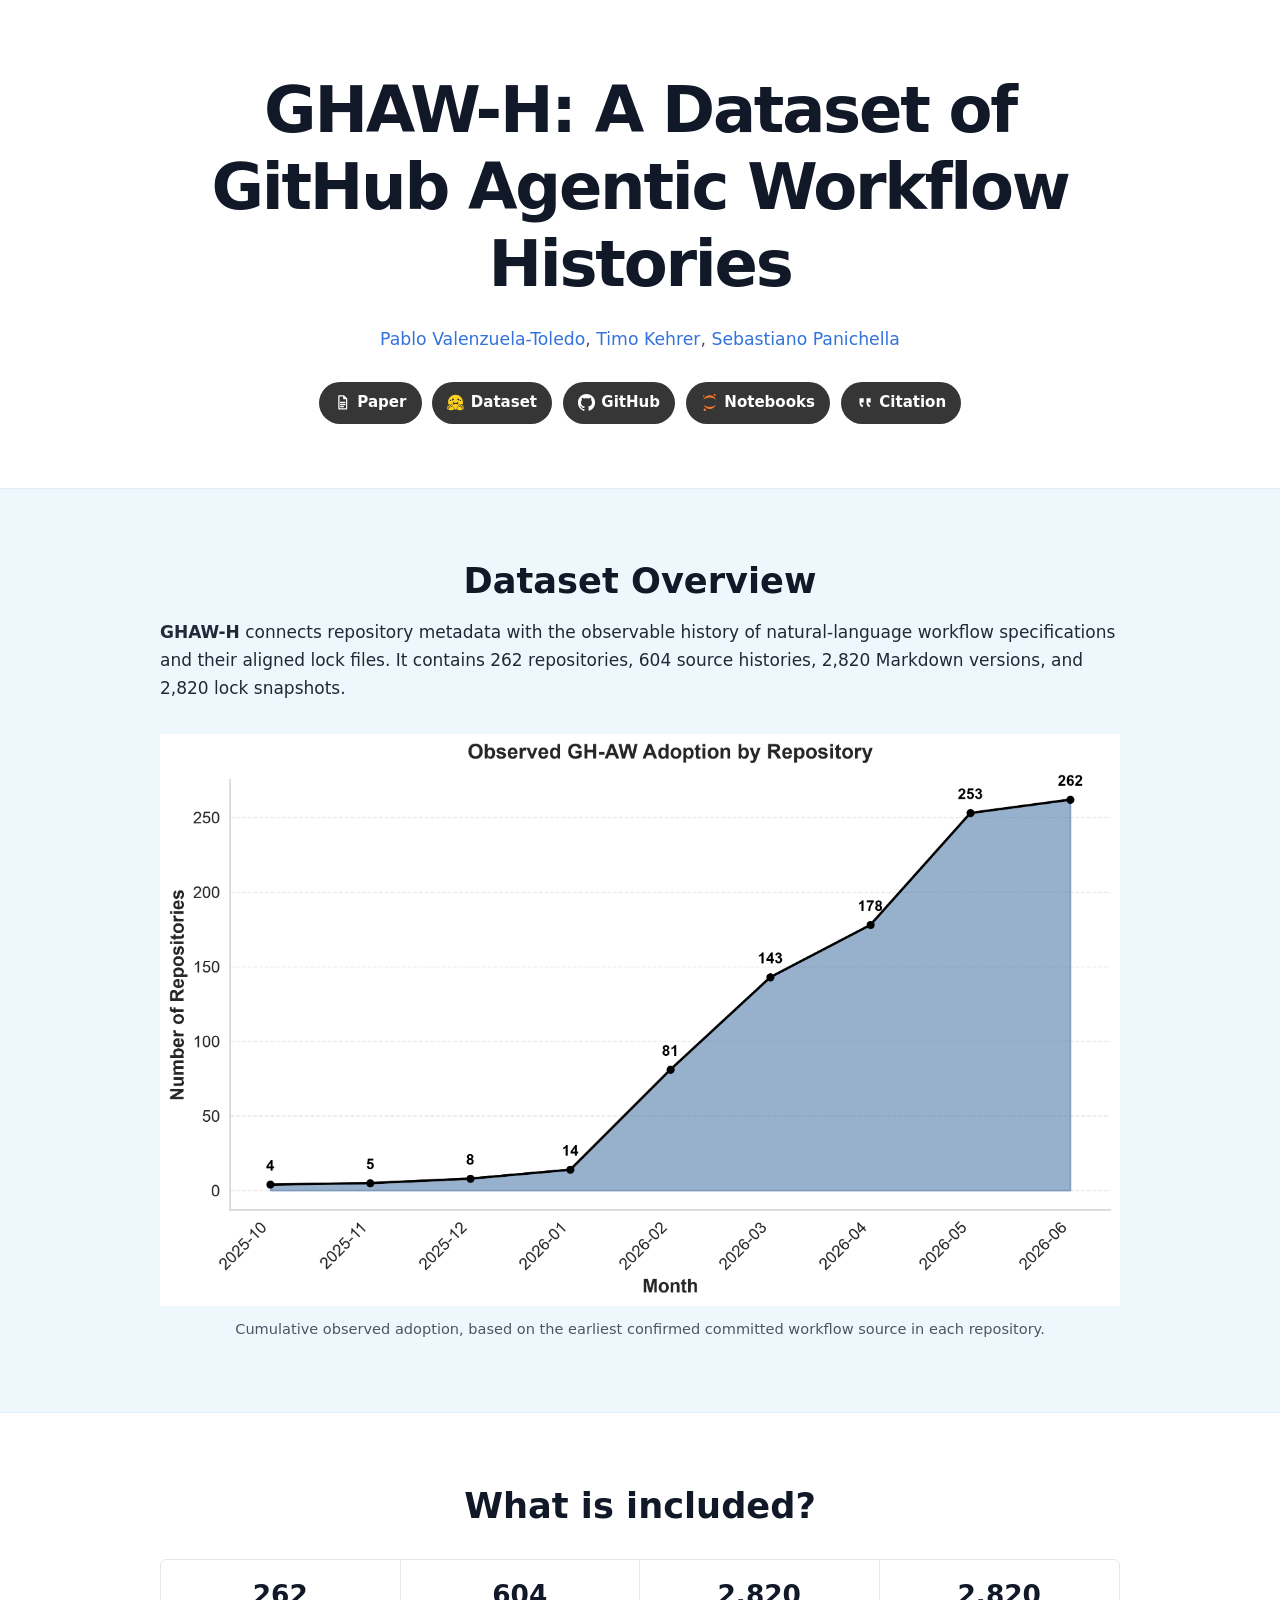
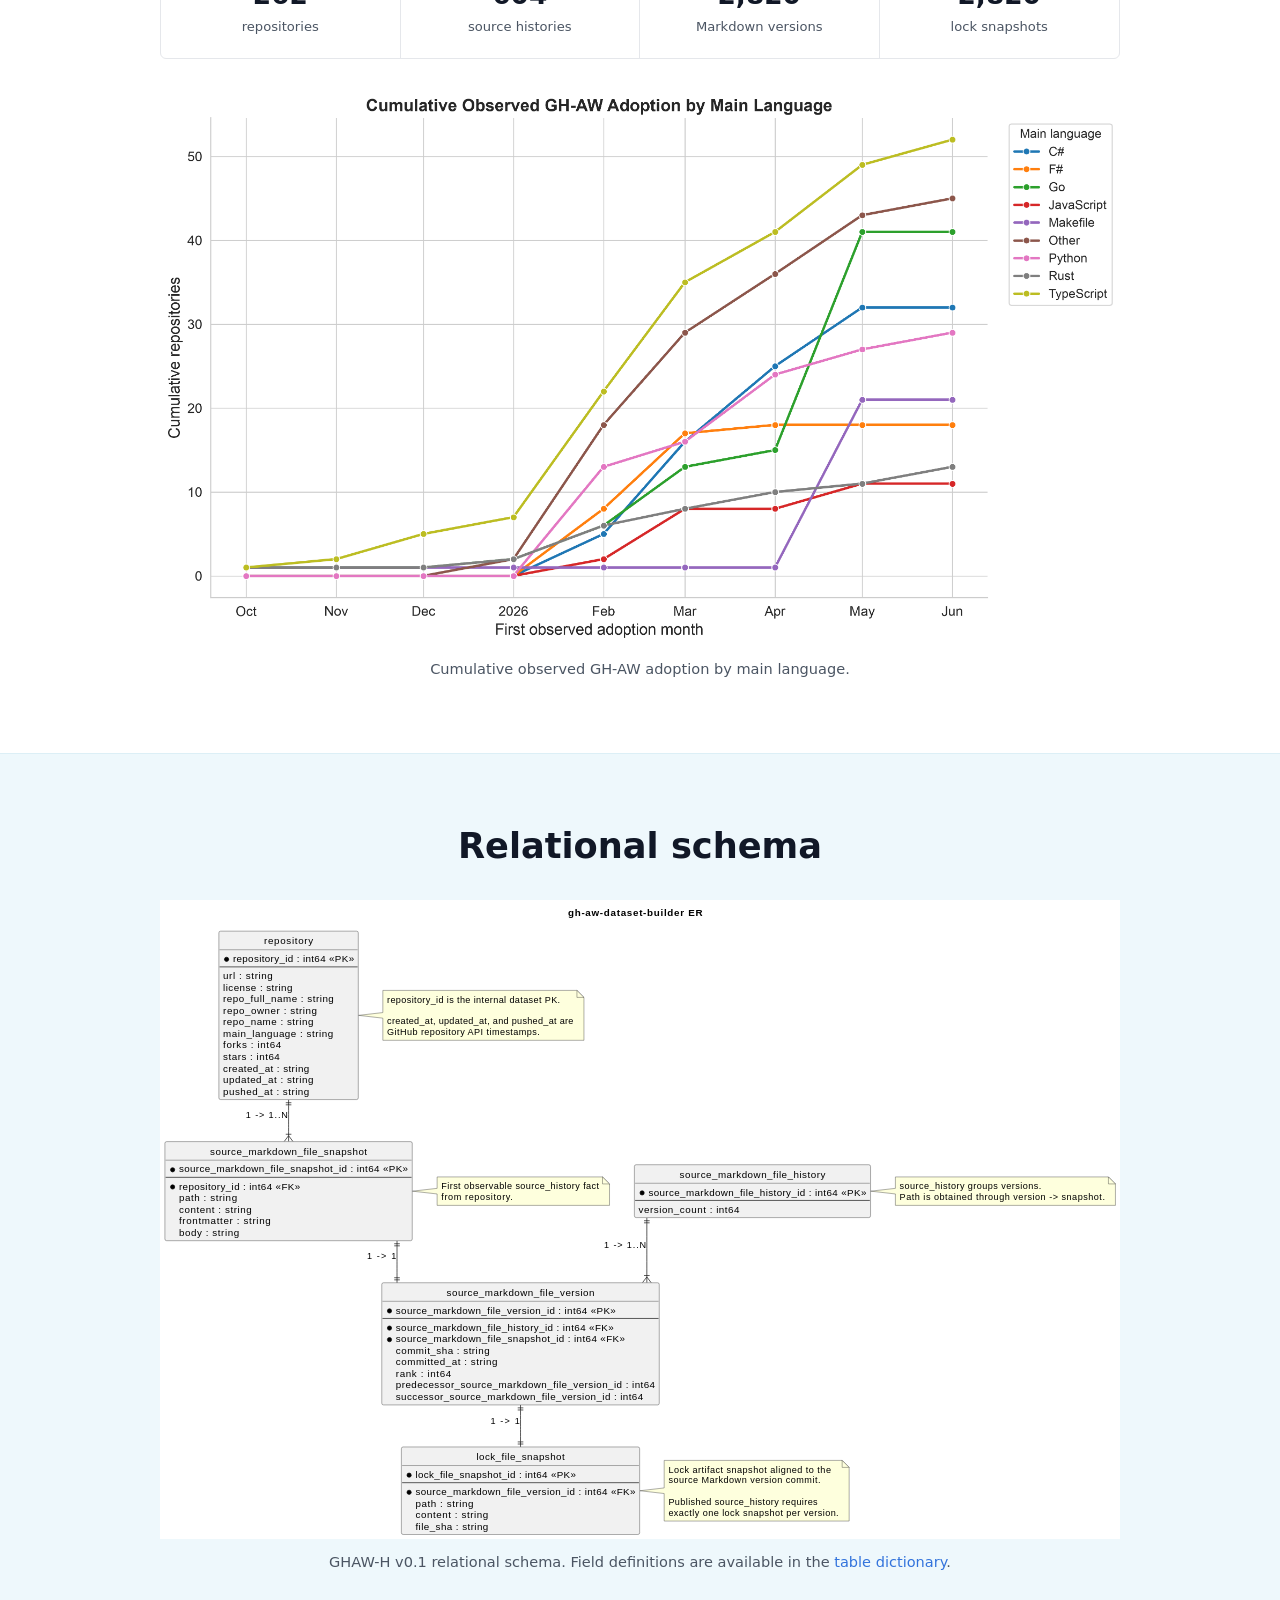
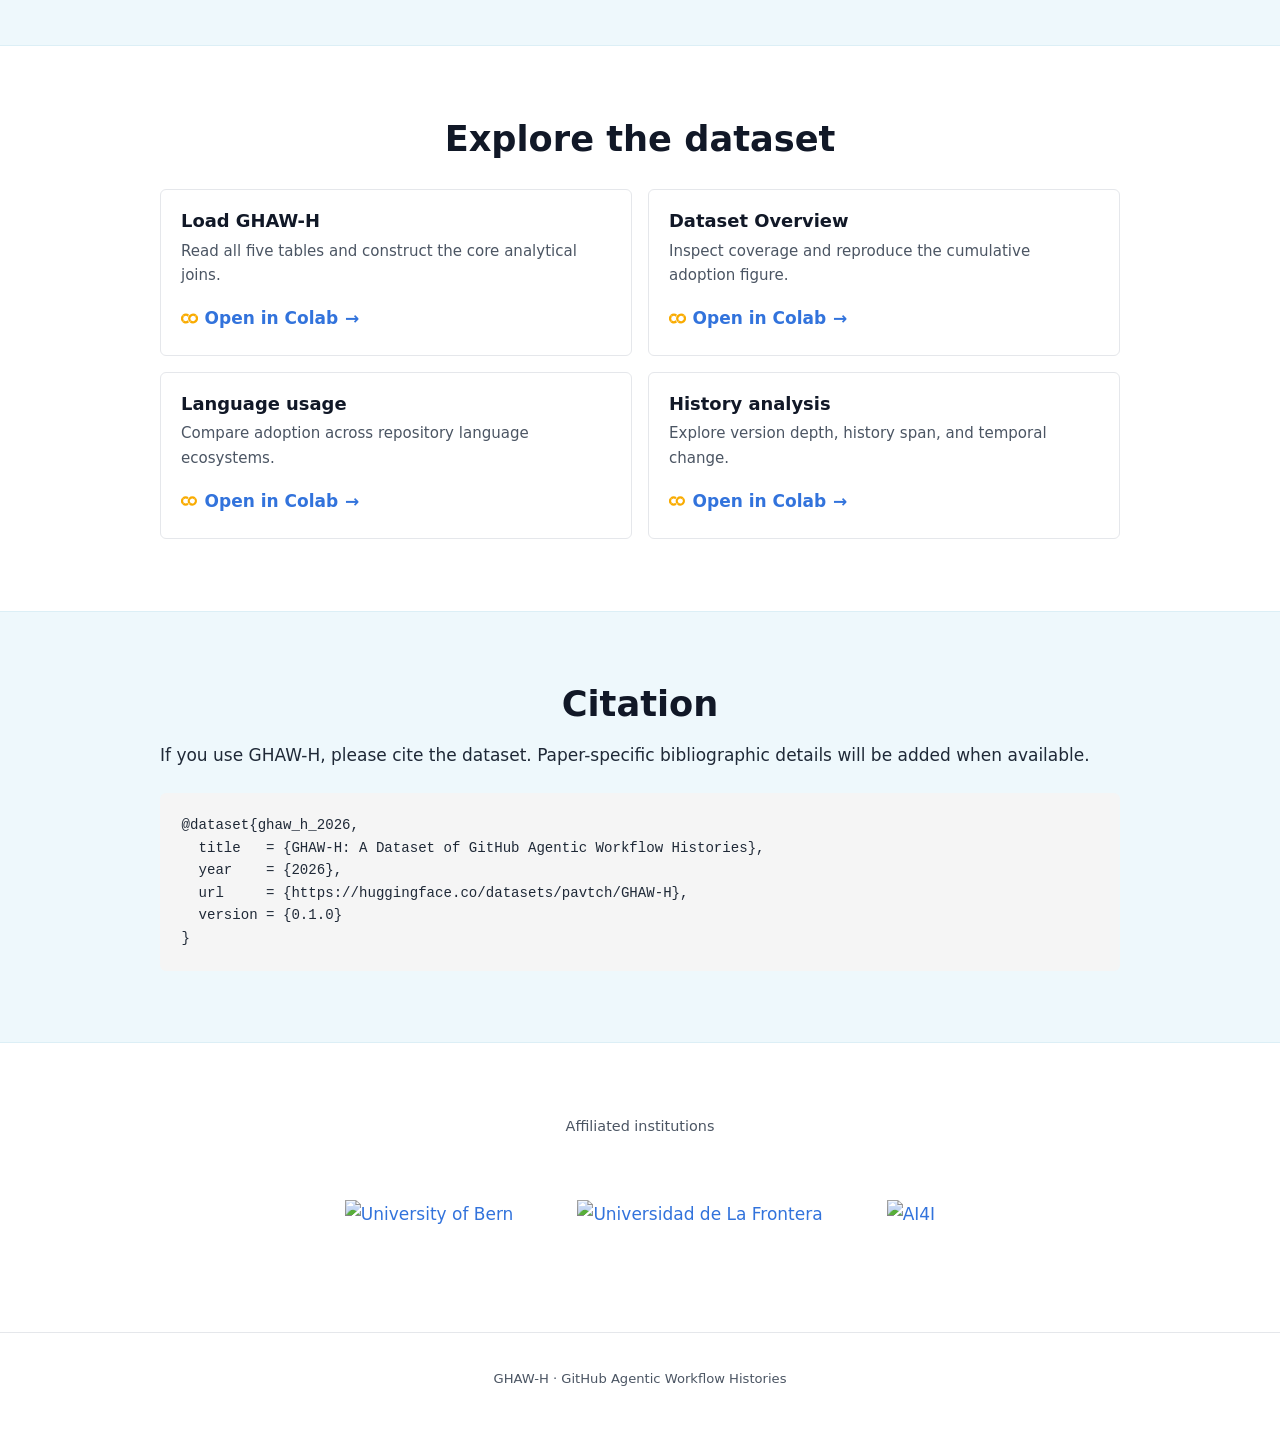
==== commit 4f1bff00: "Add alternating section backgrounds" ====
--- a/docs/index.html
+++ b/docs/index.html
@@ -7,7 +7,7 @@
     <meta property="og:type" content="website">
     <meta property="og:url" content="https://pavt.github.io/GHAW-H/">
     <title>GHAW-H: A Dataset of GitHub Agentic Workflow Histories</title>
-    <link rel="stylesheet" href="styles.css?v=5">
+    <link rel="stylesheet" href="styles.css?v=6">
   </head>
   <body>
     <main>
@@ -33,7 +33,7 @@
         </nav>
       </section>
 
-      <section>
+      <section class="section-tint">
         <h2>Dataset Overview</h2>
         <p><strong>GHAW-H</strong> connects repository metadata with the observable history of natural-language workflow specifications and their aligned lock files. It contains 262 repositories, 604 source histories, 2,820 Markdown versions, and 2,820 lock snapshots.</p>
         <figure>
@@ -56,7 +56,7 @@
         </figure>
       </section>
 
-      <section>
+      <section class="section-tint">
         <h2>Relational schema</h2>
         <figure class="schema">
           <img src="assets/gh-aw-er-v0.1.svg" alt="Entity-relationship diagram for the five GHAW-H tables">
@@ -90,7 +90,7 @@
         </div>
       </section>
 
-      <section id="citation">
+      <section id="citation" class="section-tint">
         <h2>Citation</h2>
         <p>If you use GHAW-H, please cite the dataset. Paper-specific bibliographic details will be added when available.</p>
         <pre><code>@dataset{ghaw_h_2026,
--- a/docs/styles.css
+++ b/docs/styles.css
@@ -4,12 +4,15 @@
   --link: #3273dc;
   --line: #e5e7eb;
   --soft: #f5f5f5;
+  --section-tint: #eef8fc;
+  --section-edge: #dceff6;
 }
 
 * { box-sizing: border-box; }
 html { scroll-behavior: smooth; }
 body {
   margin: 0;
+  overflow-x: clip;
   color: var(--text);
   background: #fff;
   font-family: system-ui, -apple-system, "Segoe UI", Roboto, Oxygen, Ubuntu, Cantarell, "Fira Sans", "Droid Sans", "Helvetica Neue", Helvetica, Arial, sans-serif;
@@ -19,7 +22,15 @@
 }
 
 main { width: min(960px, calc(100% - 40px)); margin: 0 auto; }
-section { margin: 0 0 4.5rem; }
+section { position: relative; isolation: isolate; margin: 0; padding: 4.5rem 0; }
+.section-tint::before {
+  content: "";
+  position: absolute;
+  z-index: -1;
+  inset: 0 calc(50% - 50vw);
+  background: var(--section-tint);
+  border-block: 1px solid var(--section-edge);
+}
 h1, h2, h3 { color: #111827; line-height: 1.2; }
 h1 { margin: 0; font-size: clamp(2.35rem, 6vw, 4rem); letter-spacing: -.035em; }
 h2 { margin: 0 0 1rem; font-size: clamp(1.65rem, 4vw, 2.2rem); text-align: center; }
@@ -29,7 +40,7 @@
 a:hover { text-decoration: underline; }
 img { display: block; max-width: 100%; height: auto; }
 
-.paper-header { padding: 4.5rem 0 2rem; text-align: center; }
+.paper-header { padding: 4.5rem 0 4rem; text-align: center; }
 .authors { margin: 1.4rem 0 0; color: var(--muted); font-size: 1.08rem; }
 .project-links { display: flex; flex-wrap: wrap; justify-content: center; gap: .65rem; margin-top: 1.8rem; }
 .project-links a {
@@ -91,7 +102,7 @@
 
 code { font-family: ui-monospace, SFMono-Regular, Menlo, Monaco, Consolas, "Liberation Mono", monospace; }
 pre { overflow-x: auto; margin: 1.5rem 0 0; padding: 1.35rem; background: var(--soft); border-radius: 6px; font-size: .88rem; line-height: 1.6; }
-.affiliations { margin-top: 5.5rem; text-align: center; }
+.affiliations { text-align: center; }
 .affiliations > p { margin-bottom: 1.8rem; color: var(--muted); font-size: .9rem; }
 .affiliation-logos { display: flex; flex-wrap: wrap; align-items: center; justify-content: center; gap: 2.5rem 4rem; }
 .affiliation-logos a { display: inline-flex; align-items: center; justify-content: center; min-height: 92px; }
@@ -104,8 +115,8 @@
 
 @media (max-width: 700px) {
   main { width: min(100% - 28px, 960px); }
-  .paper-header { padding-top: 3rem; }
-  section { margin-bottom: 3.5rem; }
+  section { padding: 3.5rem 0; }
+  .paper-header { padding: 3rem 0; }
   .stats { grid-template-columns: 1fr 1fr; }
   .stats div:nth-child(2) { border-right: 0; }
   .stats div:nth-child(-n+2) { border-bottom: 1px solid var(--line); }
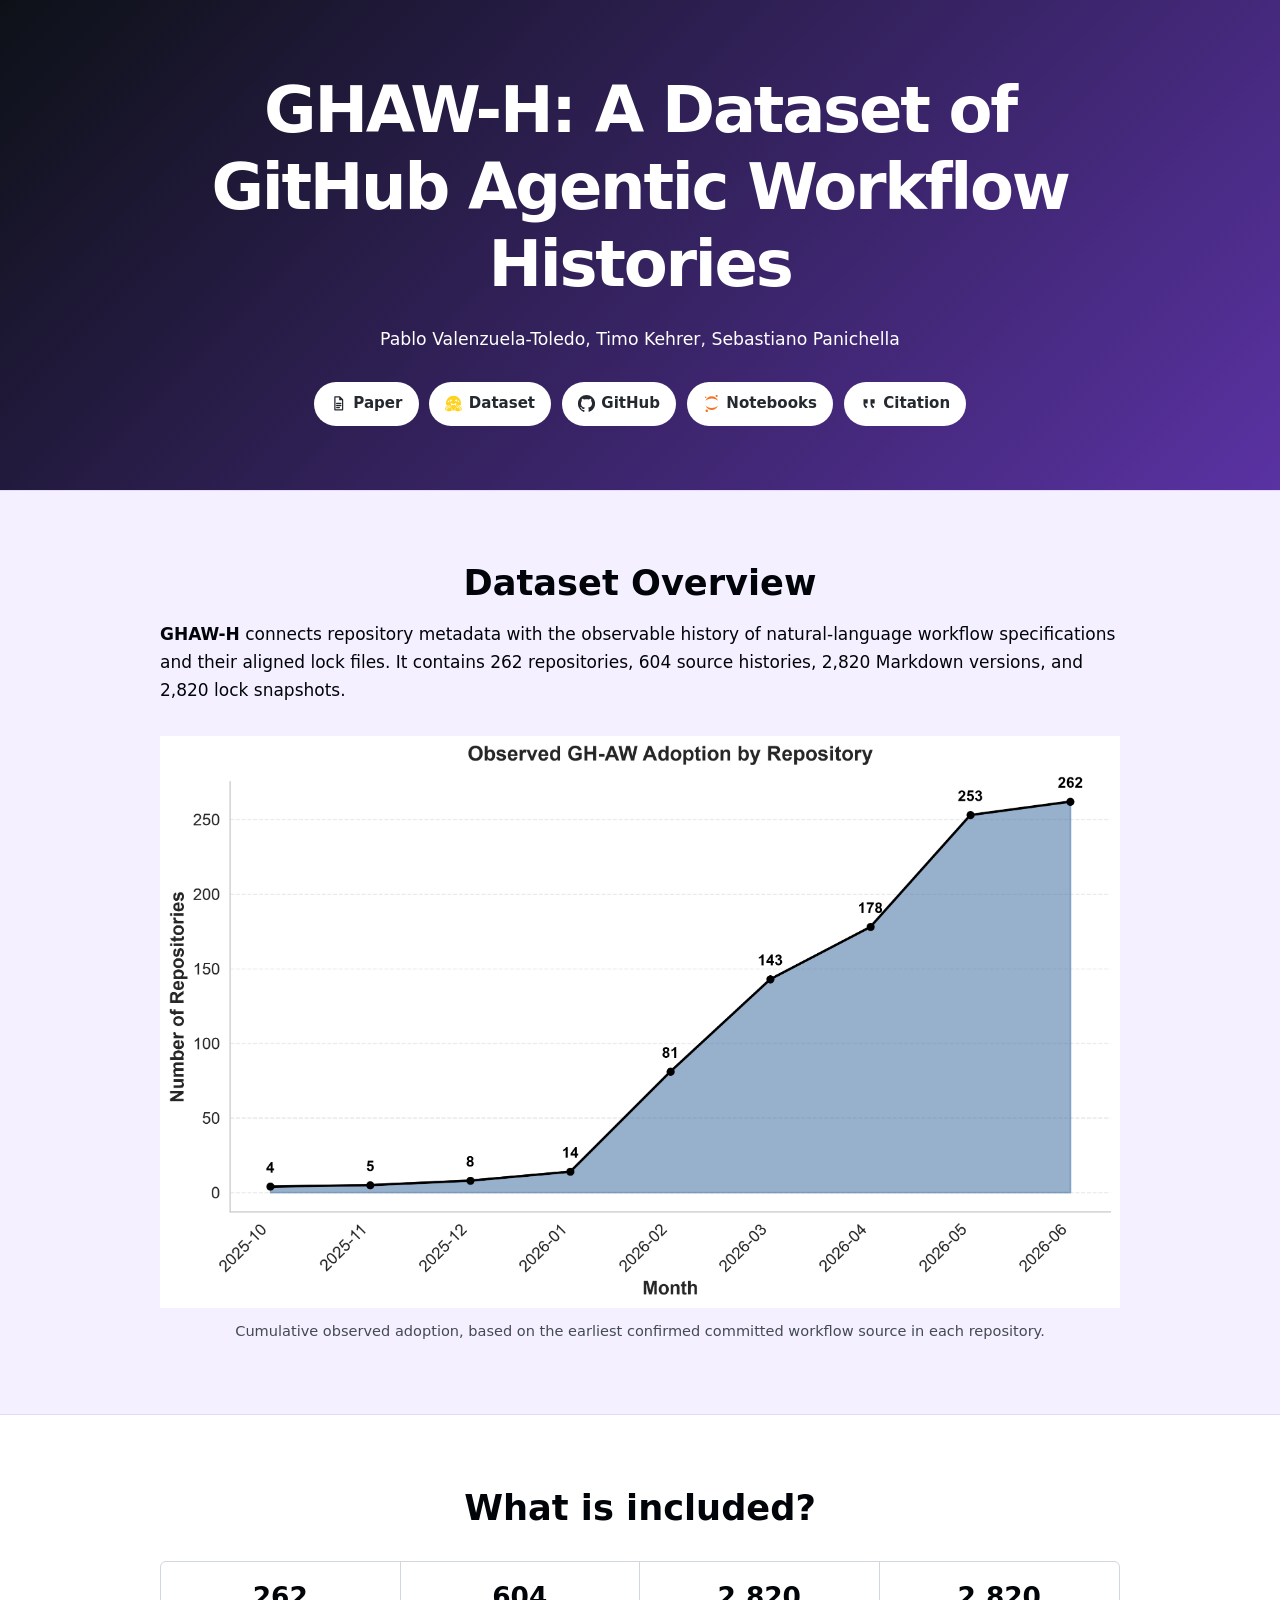
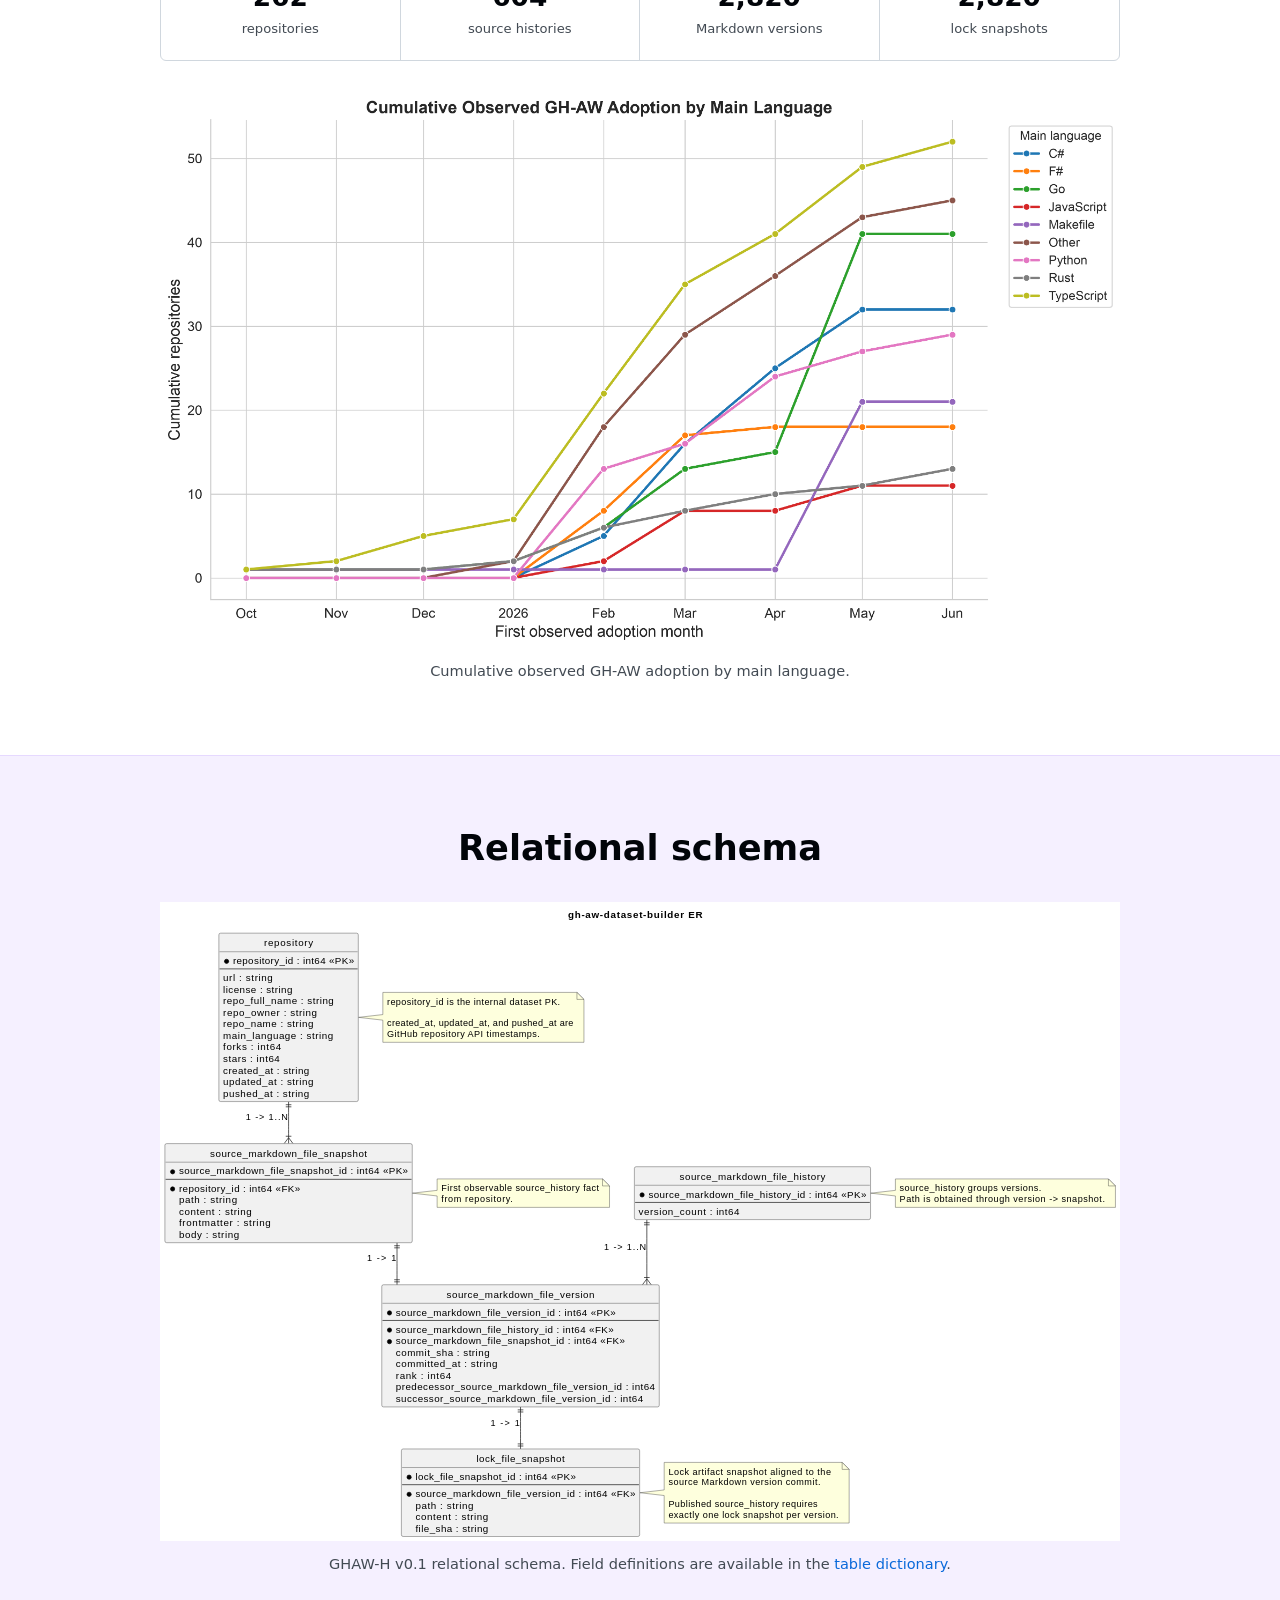
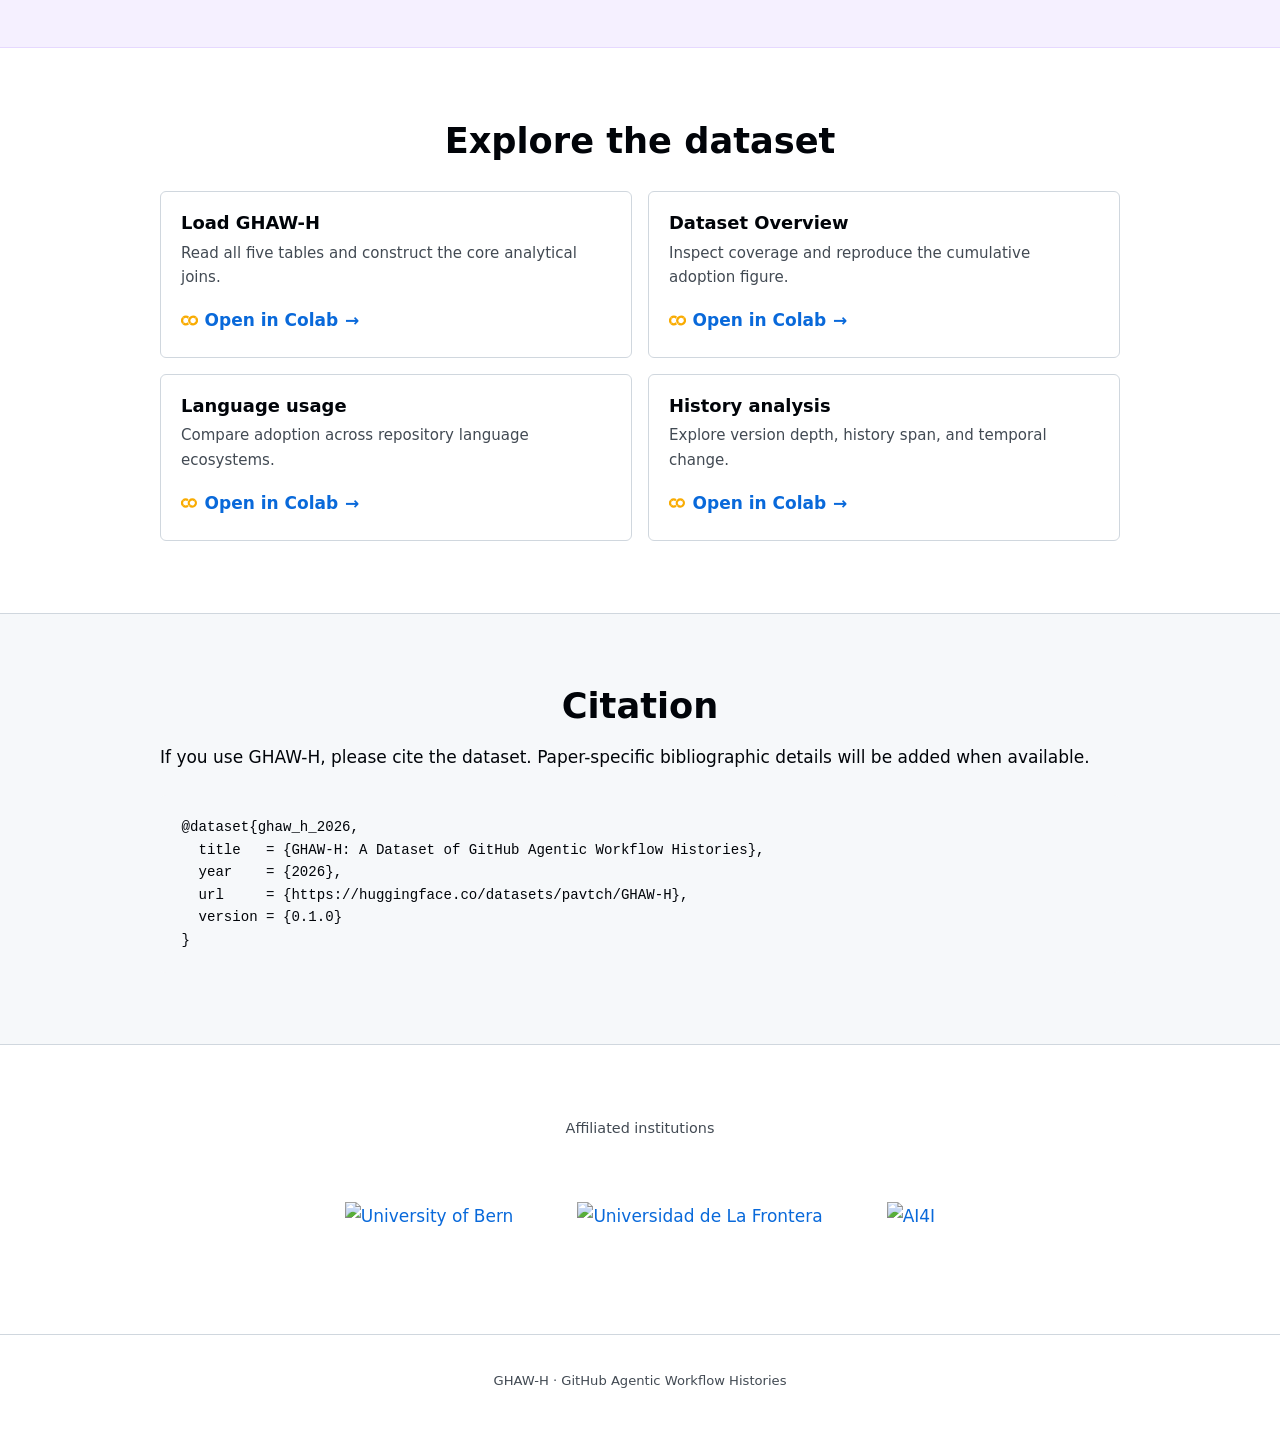
==== commit 6e950a97: "Apply GitHub Agentic site palette" ====
--- a/docs/index.html
+++ b/docs/index.html
@@ -7,7 +7,7 @@
     <meta property="og:type" content="website">
     <meta property="og:url" content="https://pavt.github.io/GHAW-H/">
     <title>GHAW-H: A Dataset of GitHub Agentic Workflow Histories</title>
-    <link rel="stylesheet" href="styles.css?v=6">
+    <link rel="stylesheet" href="styles.css?v=7">
   </head>
   <body>
     <main>
@@ -90,7 +90,7 @@
         </div>
       </section>
 
-      <section id="citation" class="section-tint">
+      <section id="citation" class="section-neutral">
         <h2>Citation</h2>
         <p>If you use GHAW-H, please cite the dataset. Paper-specific bibliographic details will be added when available.</p>
         <pre><code>@dataset{ghaw_h_2026,
--- a/docs/styles.css
+++ b/docs/styles.css
@@ -1,11 +1,12 @@
 :root {
-  --text: #1f2937;
-  --muted: #4b5563;
-  --link: #3273dc;
-  --line: #e5e7eb;
-  --soft: #f5f5f5;
-  --section-tint: #eef8fc;
-  --section-edge: #dceff6;
+  --text: #010409;
+  --muted: #424a53;
+  --link: #0969da;
+  --line: #d0d7de;
+  --soft: #f6f8fa;
+  --section-tint: #f5f0ff;
+  --section-edge: #e6d9ff;
+  --section-neutral: #f6f8fa;
 }
 
 * { box-sizing: border-box; }
@@ -31,7 +32,15 @@
   background: var(--section-tint);
   border-block: 1px solid var(--section-edge);
 }
-h1, h2, h3 { color: #111827; line-height: 1.2; }
+.section-neutral::before {
+  content: "";
+  position: absolute;
+  z-index: -1;
+  inset: 0 calc(50% - 50vw);
+  background: var(--section-neutral);
+  border-block: 1px solid var(--line);
+}
+h1, h2, h3 { color: var(--text); line-height: 1.2; }
 h1 { margin: 0; font-size: clamp(2.35rem, 6vw, 4rem); letter-spacing: -.035em; }
 h2 { margin: 0 0 1rem; font-size: clamp(1.65rem, 4vw, 2.2rem); text-align: center; }
 h3 { margin: 0 0 .45rem; font-size: 1.12rem; }
@@ -40,21 +49,31 @@
 a:hover { text-decoration: underline; }
 img { display: block; max-width: 100%; height: auto; }
 
-.paper-header { padding: 4.5rem 0 4rem; text-align: center; }
-.authors { margin: 1.4rem 0 0; color: var(--muted); font-size: 1.08rem; }
+.paper-header { padding: 4.5rem 0 4rem; color: #fff; text-align: center; }
+.paper-header::before {
+  content: "";
+  position: absolute;
+  z-index: -1;
+  inset: 0 calc(50% - 50vw);
+  background: linear-gradient(135deg, #0d1117 0%, #5a32a3 100%);
+}
+.paper-header h1 { color: #fff; }
+.authors { margin: 1.4rem 0 0; color: #f5f0ff; font-size: 1.08rem; }
+.authors a { color: #fff; }
 .project-links { display: flex; flex-wrap: wrap; justify-content: center; gap: .65rem; margin-top: 1.8rem; }
 .project-links a {
   display: inline-flex;
   align-items: center;
   gap: .42rem;
   padding: .52rem .95rem;
-  color: #fff;
-  background: #363636;
+  color: #24292f;
+  background: #fff;
+  border: 1px solid rgba(255, 255, 255, .55);
   border-radius: 999px;
   font-size: .94rem;
   font-weight: 600;
 }
-.project-links a:hover { background: #111; text-decoration: none; }
+.project-links a:hover { background: #f6f8fa; text-decoration: none; }
 .resource-icon {
   width: 1.05rem;
   height: 1.05rem;
@@ -77,7 +96,7 @@
   mask: var(--brand-mask) center / contain no-repeat;
 }
 .brand-huggingface { --brand-mask: url("assets/icons/huggingface.svg"); color: #FFD21E; }
-.brand-github { --brand-mask: url("assets/icons/github.svg"); color: #fff; }
+.brand-github { --brand-mask: url("assets/icons/github.svg"); color: #24292f; }
 .brand-jupyter { --brand-mask: url("assets/icons/jupyter.svg"); color: #F37626; }
 .brand-googlecolab { --brand-mask: url("assets/icons/googlecolab.svg"); color: #F9AB00; }
 
@@ -90,12 +109,12 @@
 .stats { display: grid; grid-template-columns: repeat(4, 1fr); margin: 2rem 0 1rem; border: 1px solid var(--line); border-radius: 6px; }
 .stats div { padding: 1.2rem .6rem; text-align: center; border-right: 1px solid var(--line); }
 .stats div:last-child { border-right: 0; }
-.stats strong { display: block; color: #111827; font-size: 1.65rem; line-height: 1.2; }
+.stats strong { display: block; color: var(--text); font-size: 1.65rem; line-height: 1.2; }
 .stats span { color: var(--muted); font-size: .82rem; }
 
 .schema img { width: 100%; }
 .notebooks { display: grid; grid-template-columns: 1fr 1fr; gap: 1rem; margin-top: 1.8rem; }
-.notebooks article { padding: 1.25rem; border: 1px solid var(--line); border-radius: 6px; }
+.notebooks article { padding: 1.25rem; background: #fff; border: 1px solid var(--line); border-radius: 6px; }
 .notebooks p { color: var(--muted); font-size: .94rem; }
 .notebooks a { font-weight: 600; }
 .colab-link { display: inline-flex; align-items: center; gap: .42rem; }
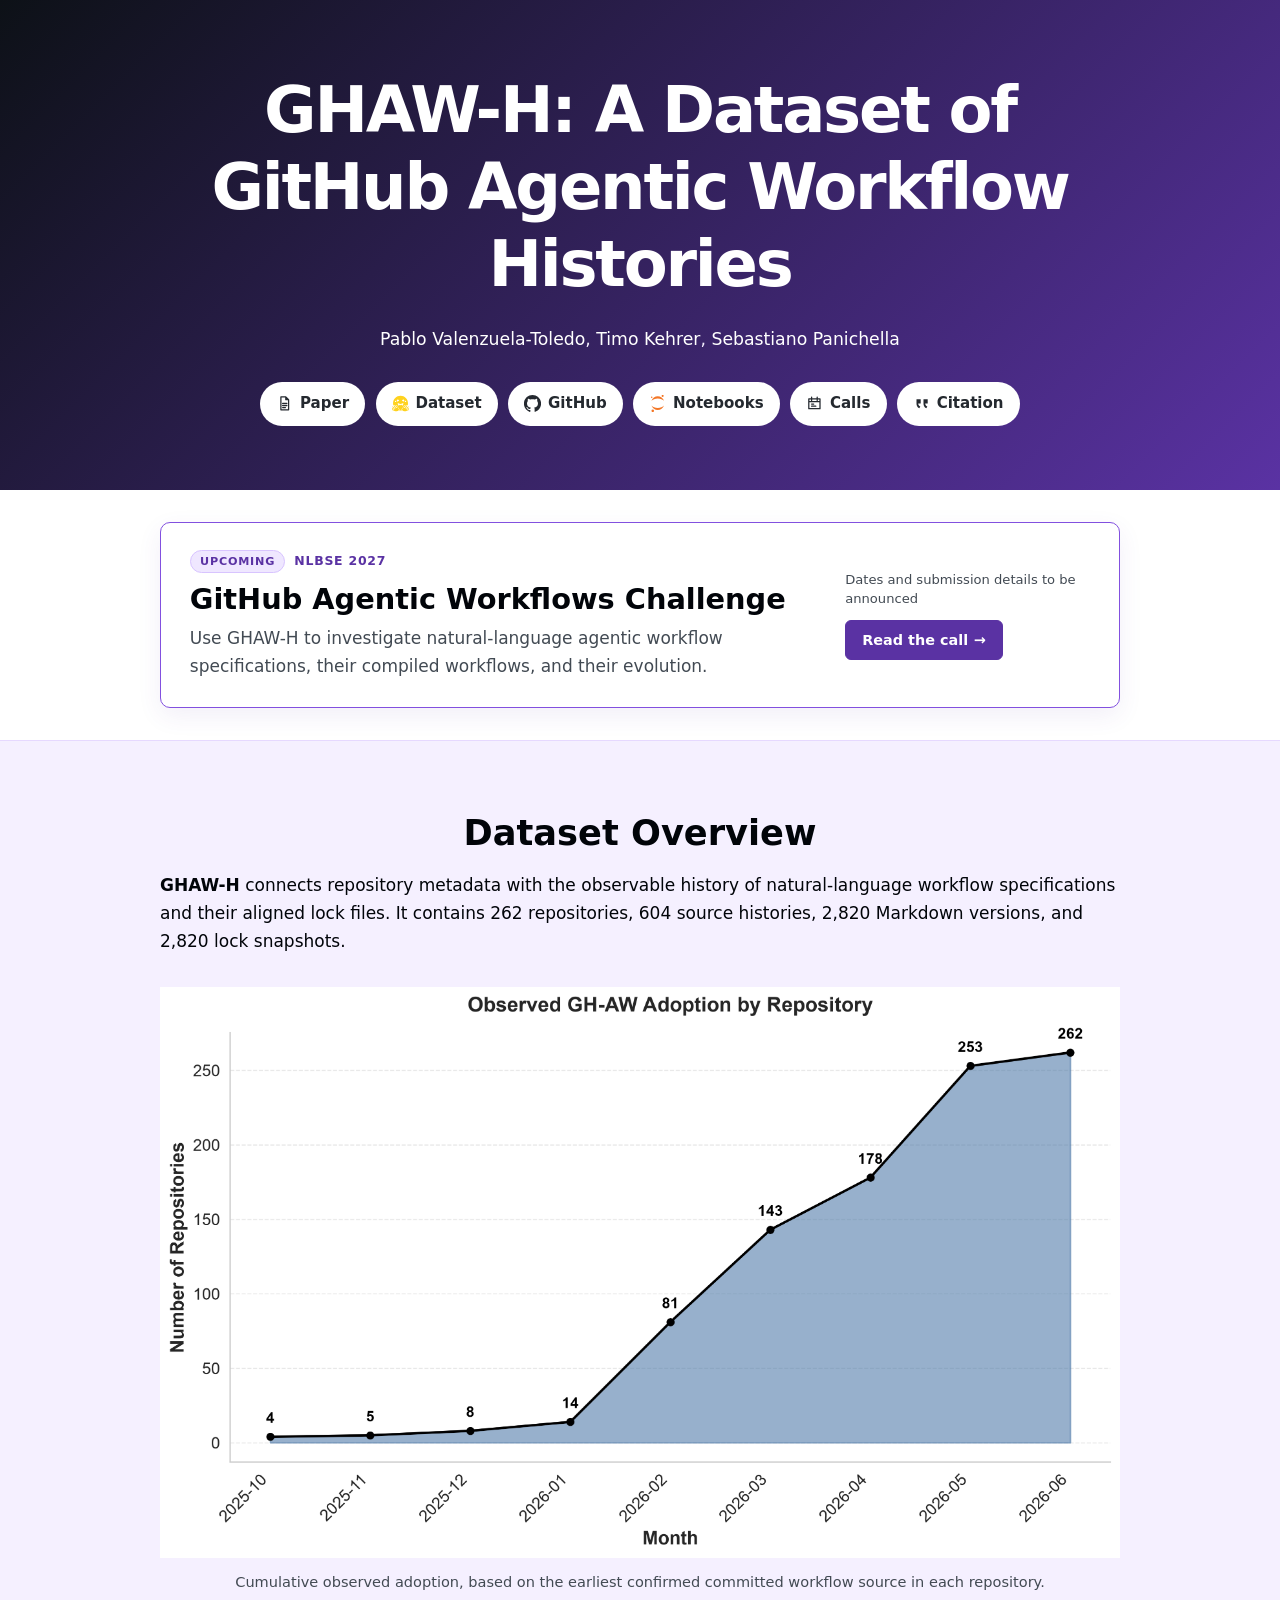
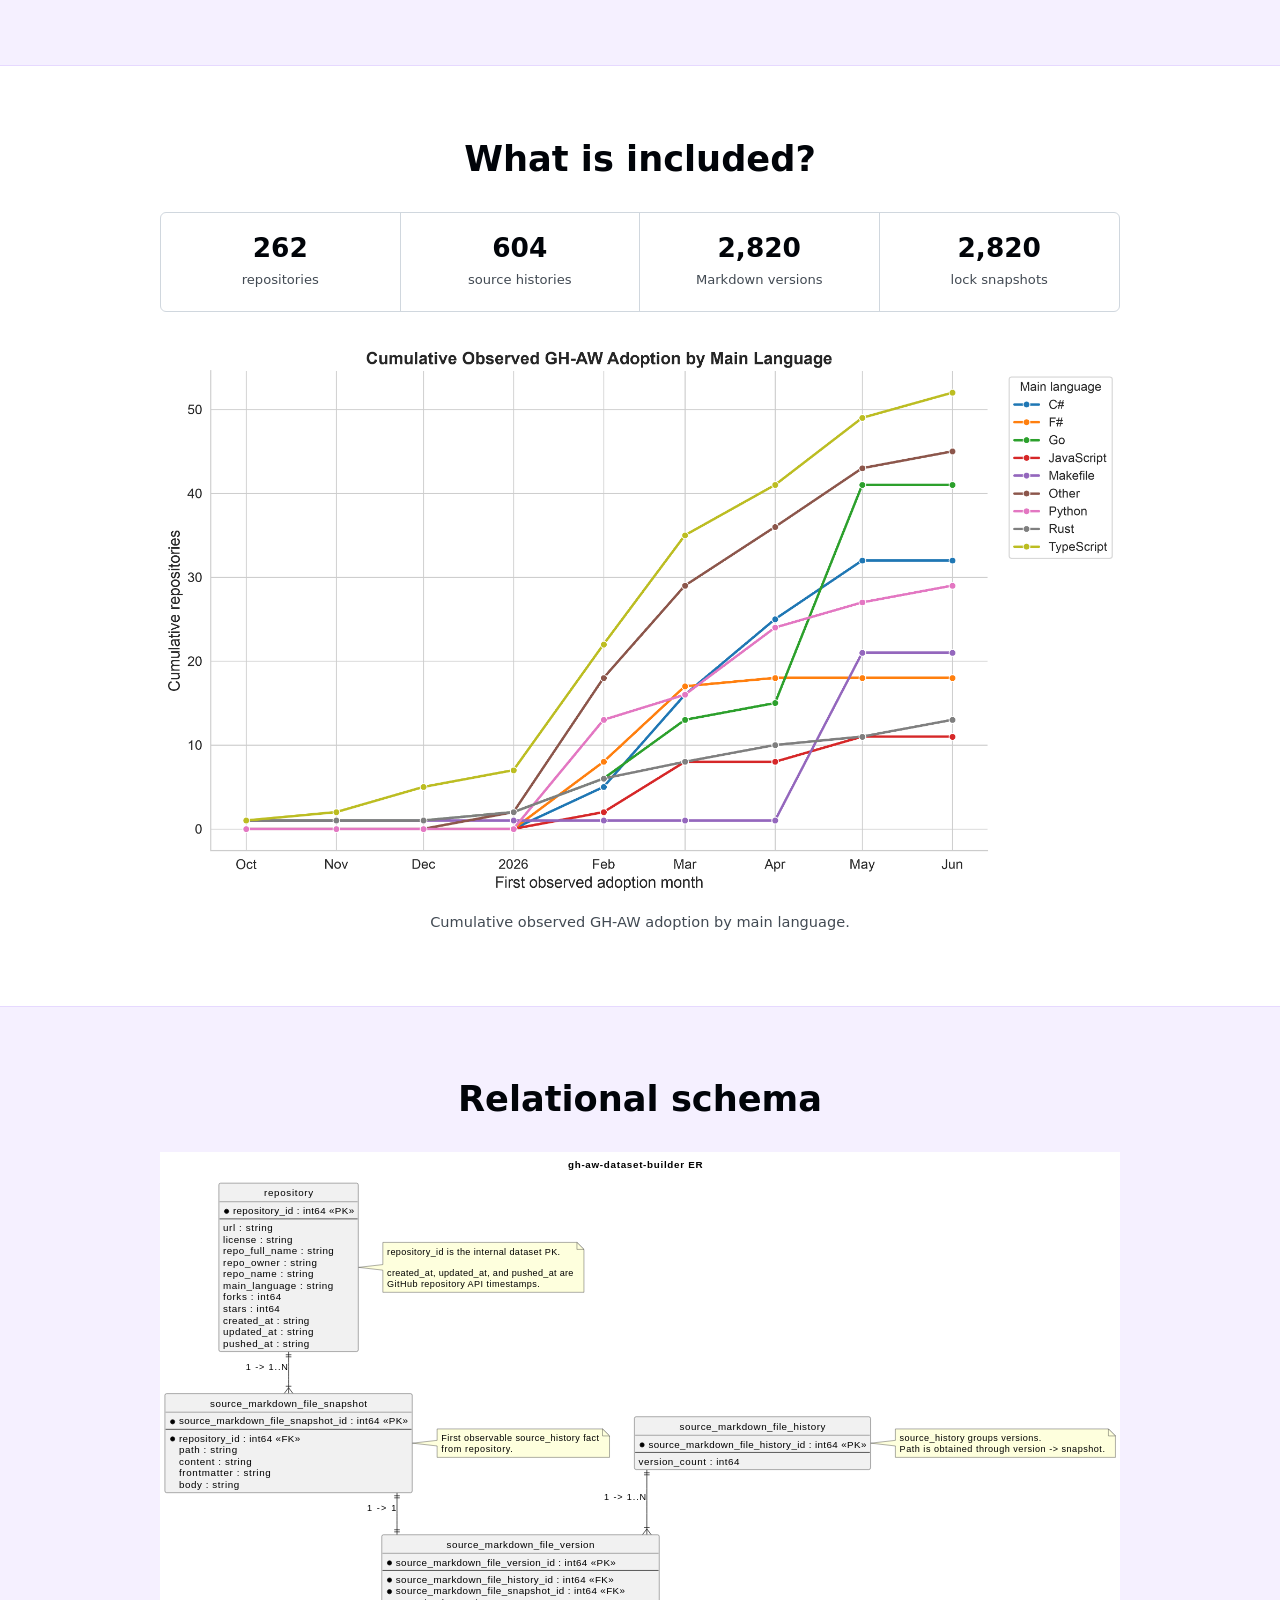
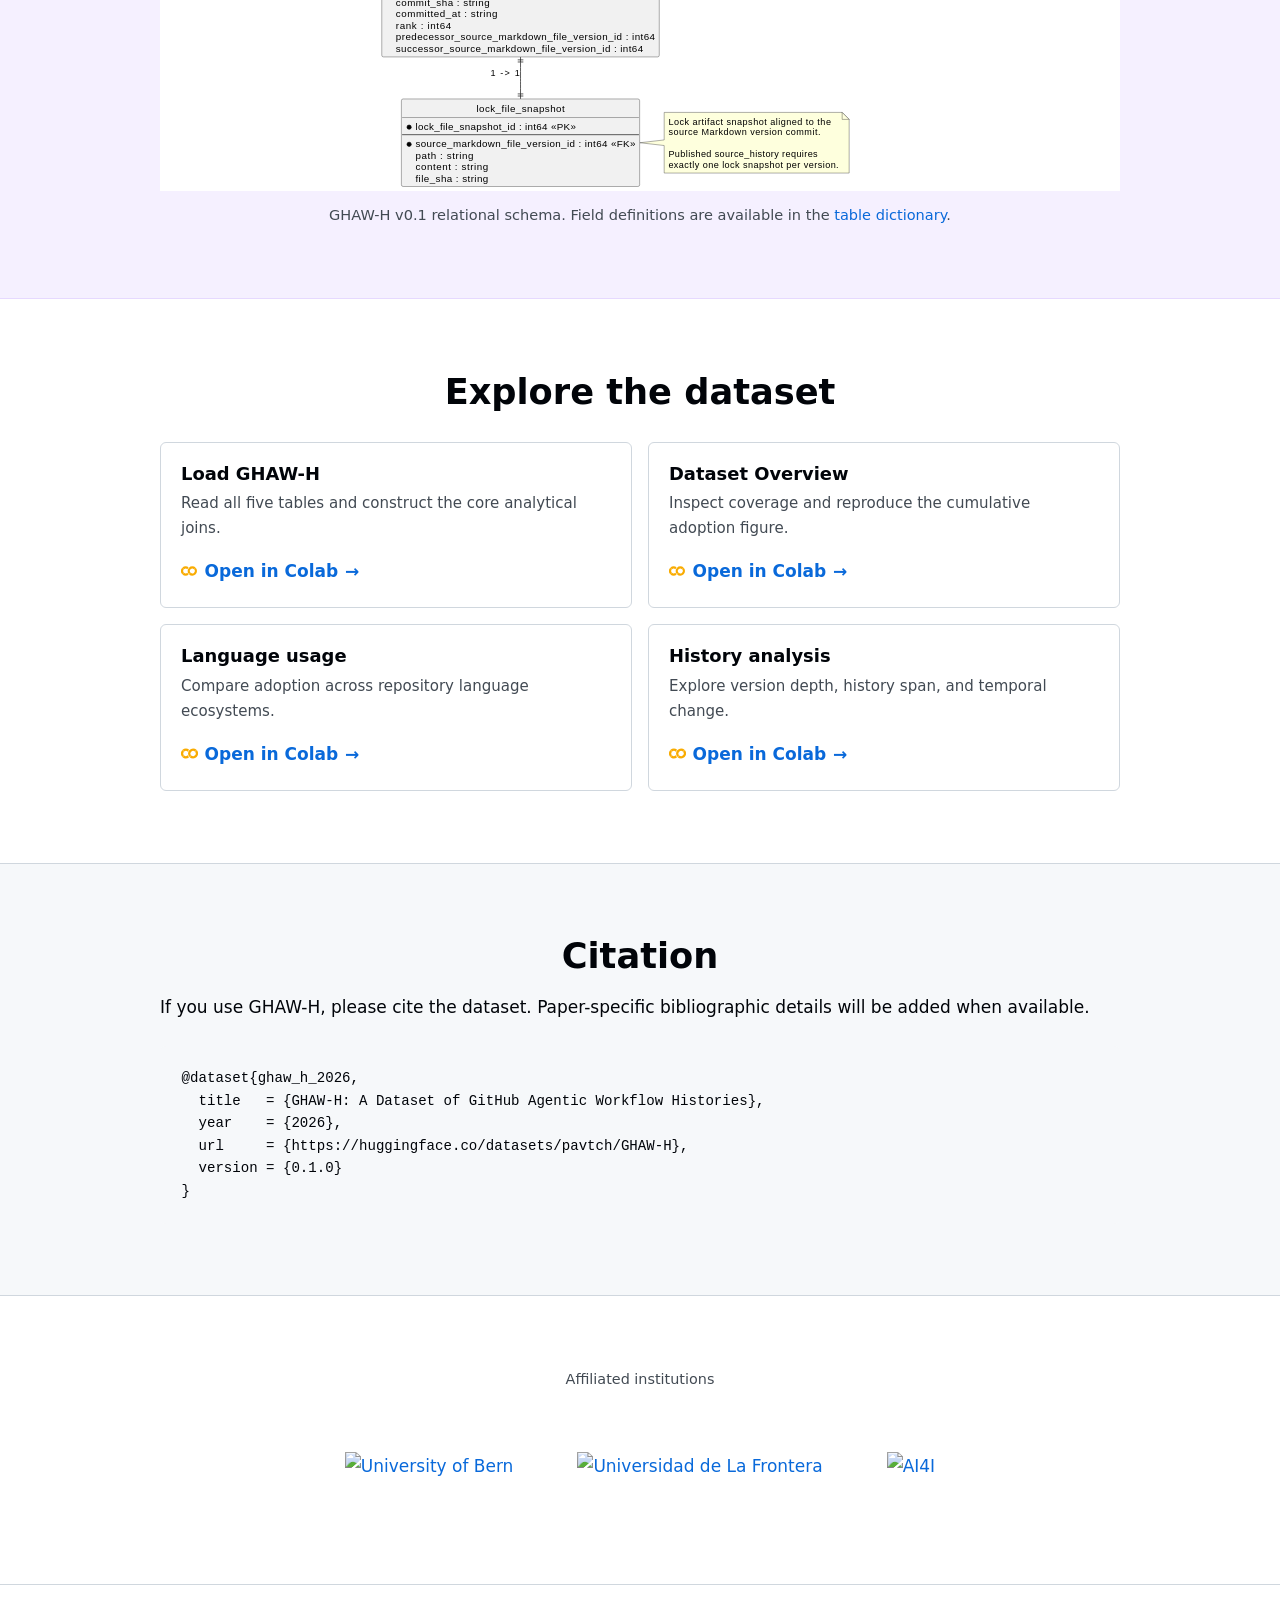
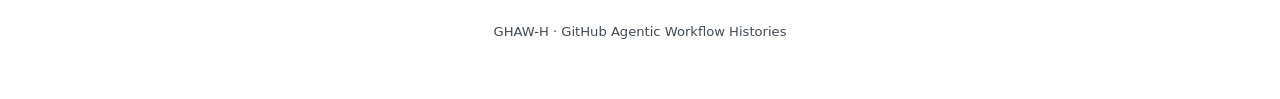
==== commit f12d35be: "Add research calls section" ====
--- a/docs/index.html
+++ b/docs/index.html
@@ -7,7 +7,7 @@
     <meta property="og:type" content="website">
     <meta property="og:url" content="https://pavt.github.io/GHAW-H/">
     <title>GHAW-H: A Dataset of GitHub Agentic Workflow Histories</title>
-    <link rel="stylesheet" href="styles.css?v=7">
+    <link rel="stylesheet" href="styles.css?v=8">
   </head>
   <body>
     <main>
@@ -26,11 +26,29 @@
           <a href="https://huggingface.co/datasets/pavtch/GHAW-H"><span class="brand-icon brand-huggingface" aria-hidden="true"></span> Dataset</a>
           <a href="https://github.com/pavt/GHAW-H"><span class="brand-icon brand-github" aria-hidden="true"></span> GitHub</a>
           <a href="https://github.com/pavt/GHAW-H/tree/main/notebooks"><span class="brand-icon brand-jupyter" aria-hidden="true"></span> Notebooks</a>
+          <a href="calls/">
+            <svg class="resource-icon" viewBox="0 0 24 24" aria-hidden="true"><path d="M4 5.5h16v14H4zM8 3v5M16 3v5M4 9.5h16M8 13h3M8 16h6"/></svg>
+            Calls
+          </a>
           <a href="#citation">
             <svg class="resource-icon resource-icon-fill" viewBox="0 0 24 24" aria-hidden="true"><path d="M5 6h6v6H7.5c0 2 1 3.5 3 4.5L9 19c-3-1.5-4-4-4-7zm10 0h6v6h-3.5c0 2 1 3.5 3 4.5L19 19c-3-1.5-4-4-4-7z"/></svg>
             Citation
           </a>
         </nav>
+      </section>
+
+      <section class="call-feature" aria-labelledby="featured-call-title">
+        <div class="call-feature-card">
+          <div class="call-feature-copy">
+            <div class="call-kicker"><span class="call-status call-status-upcoming">Upcoming</span> NLBSE 2027</div>
+            <h2 id="featured-call-title">GitHub Agentic Workflows Challenge</h2>
+            <p>Use GHAW-H to investigate natural-language agentic workflow specifications, their compiled workflows, and their evolution.</p>
+          </div>
+          <div class="call-feature-action">
+            <span>Dates and submission details to be announced</span>
+            <a class="button-primary" href="calls/nlbse-2027-ghaw-challenge/">Read the call <span aria-hidden="true">→</span></a>
+          </div>
+        </div>
       </section>
 
       <section class="section-tint">
--- a/docs/styles.css
+++ b/docs/styles.css
@@ -100,6 +100,99 @@
 .brand-jupyter { --brand-mask: url("assets/icons/jupyter.svg"); color: #F37626; }
 .brand-googlecolab { --brand-mask: url("assets/icons/googlecolab.svg"); color: #F9AB00; }
 
+.call-feature { padding: 2rem 0; }
+.call-feature-card {
+  display: grid;
+  grid-template-columns: minmax(0, 1fr) auto;
+  gap: 2rem;
+  align-items: center;
+  padding: 1.7rem 1.8rem;
+  background: #fff;
+  border: 1px solid #8250df;
+  border-radius: 10px;
+  box-shadow: 0 8px 24px rgba(90, 50, 163, .08);
+}
+.call-feature h2 { margin: .55rem 0 .45rem; font-size: clamp(1.4rem, 3vw, 1.8rem); text-align: left; }
+.call-feature p { max-width: 650px; margin: 0; color: var(--muted); }
+.call-kicker { display: flex; flex-wrap: wrap; align-items: center; gap: .55rem; color: #5a32a3; font-size: .78rem; font-weight: 700; letter-spacing: .06em; text-transform: uppercase; }
+.call-status { display: inline-flex; align-items: center; width: fit-content; padding: .26rem .58rem; border-radius: 999px; font-size: .7rem; font-weight: 800; letter-spacing: .07em; line-height: 1.2; text-transform: uppercase; }
+.call-status-upcoming { color: #5a32a3; background: #efe7ff; border: 1px solid #d8c4ff; }
+.call-status-open { color: #116329; background: #dafbe1; border: 1px solid #aceebb; }
+.call-status-closed { color: #57606a; background: #f6f8fa; border: 1px solid #d0d7de; }
+.call-feature-action { display: flex; max-width: 245px; flex-direction: column; align-items: flex-start; gap: .75rem; }
+.call-feature-action > span { color: var(--muted); font-size: .82rem; line-height: 1.45; }
+.button-primary, .button-secondary {
+  display: inline-flex;
+  align-items: center;
+  justify-content: center;
+  gap: .35rem;
+  padding: .62rem 1rem;
+  border-radius: 6px;
+  font-size: .9rem;
+  font-weight: 700;
+  line-height: 1.3;
+}
+.button-primary { color: #fff; background: #5a32a3; border: 1px solid #5a32a3; }
+.button-primary:hover { color: #fff; background: #452477; text-decoration: none; }
+.button-secondary { color: #5a32a3; background: #fff; border: 1px solid #8250df; }
+.button-secondary:hover { background: #f5f0ff; text-decoration: none; }
+
+.subpage-header { padding: 3.4rem 0; color: #fff; }
+.subpage-header::before {
+  content: "";
+  position: absolute;
+  z-index: -1;
+  inset: 0 calc(50% - 50vw);
+  background: linear-gradient(135deg, #0d1117 0%, #5a32a3 100%);
+}
+.subpage-header h1 { max-width: 820px; color: #fff; font-size: clamp(2.2rem, 5vw, 3.5rem); }
+.subpage-header > p { max-width: 760px; margin: 1rem 0 0; color: #f5f0ff; font-size: 1.08rem; }
+.breadcrumb { display: flex; flex-wrap: wrap; gap: .4rem; margin-bottom: 1.2rem; color: #d8c4ff; font-size: .84rem; }
+.breadcrumb a { color: #fff; }
+.breadcrumb span[aria-hidden="true"] { opacity: .7; }
+
+.calls-index h2 { text-align: left; }
+.calls-list { display: grid; gap: 1rem; margin-top: 1.6rem; }
+.call-card { padding: 1.5rem; background: #fff; border: 1px solid var(--line); border-left: 4px solid #8250df; border-radius: 8px; }
+.call-card h3 { margin: .65rem 0 .45rem; font-size: 1.35rem; }
+.call-card p { color: var(--muted); }
+.call-card-meta { display: flex; flex-wrap: wrap; gap: .45rem 1.2rem; margin: .85rem 0 1.1rem; color: var(--muted); font-size: .86rem; }
+.archive-empty { padding: 1.35rem; color: var(--muted); background: #fff; border: 1px dashed var(--line); border-radius: 8px; }
+
+.call-page-header { padding-bottom: 3.7rem; }
+.call-page-header .call-status { margin-bottom: 1rem; }
+.call-page-header h1 { max-width: 880px; font-size: clamp(2.15rem, 5vw, 3.45rem); }
+.call-page-header .call-lead { max-width: 800px; font-size: 1.08rem; }
+.call-summary {
+  display: grid;
+  grid-template-columns: repeat(4, minmax(0, 1fr));
+  gap: 1px;
+  overflow: hidden;
+  margin-top: 1.8rem;
+  color: var(--text);
+  background: rgba(255, 255, 255, .24);
+  border: 1px solid rgba(255, 255, 255, .35);
+  border-radius: 8px;
+}
+.call-summary div { padding: .9rem 1rem; background: rgba(255, 255, 255, .94); }
+.call-summary dt { color: var(--muted); font-size: .72rem; font-weight: 700; letter-spacing: .05em; text-transform: uppercase; }
+.call-summary dd { margin: .22rem 0 0; font-size: .9rem; font-weight: 650; }
+.call-notice { margin: 0 0 2rem; padding: 1rem 1.15rem; color: #3b2a59; background: #f5f0ff; border: 1px solid #d8c4ff; border-radius: 8px; }
+.call-detail-layout { display: grid; grid-template-columns: 205px minmax(0, 1fr); gap: 3rem; align-items: start; }
+.call-toc { position: sticky; top: 1.5rem; padding: 1rem; background: var(--soft); border: 1px solid var(--line); border-radius: 8px; }
+.call-toc strong { display: block; margin-bottom: .6rem; font-size: .78rem; letter-spacing: .05em; text-transform: uppercase; }
+.call-toc a { display: block; padding: .25rem 0; color: var(--muted); font-size: .82rem; line-height: 1.4; }
+.call-toc a:hover { color: var(--link); }
+.call-content { min-width: 0; }
+.call-content h2 { margin: 3.3rem 0 1rem; padding-top: .3rem; text-align: left; }
+.call-content h2:first-child { margin-top: 0; }
+.call-content h3 { margin-top: 2rem; }
+.call-content ul { padding-left: 1.25rem; }
+.call-content li { margin-bottom: .62rem; }
+.call-content .research-directions li { margin-bottom: .85rem; }
+.call-links { display: flex; flex-wrap: wrap; gap: .65rem; margin: 1.25rem 0; }
+.call-footer-note { margin-top: 3rem; padding-top: 1.4rem; color: var(--muted); border-top: 1px solid var(--line); font-size: .86rem; }
+
 figure { margin: 2rem 0 0; }
 figure img { margin: 0 auto; }
 figcaption { max-width: 820px; margin: .7rem auto 0; color: var(--muted); font-size: .91rem; text-align: center; }
@@ -140,6 +233,15 @@
   .stats div:nth-child(2) { border-right: 0; }
   .stats div:nth-child(-n+2) { border-bottom: 1px solid var(--line); }
   .notebooks { grid-template-columns: 1fr; }
+  .call-feature-card { grid-template-columns: 1fr; gap: 1.2rem; padding: 1.3rem; }
+  .call-feature-action { max-width: none; }
+  .call-detail-layout { grid-template-columns: 1fr; gap: 1.5rem; }
+  .call-toc { position: static; }
+  .call-summary { grid-template-columns: 1fr 1fr; }
   .affiliation-logos { gap: 2rem; }
   .affiliation-logos a { flex: 1 1 100%; }
 }
+
+@media (max-width: 430px) {
+  .call-summary { grid-template-columns: 1fr; }
+}
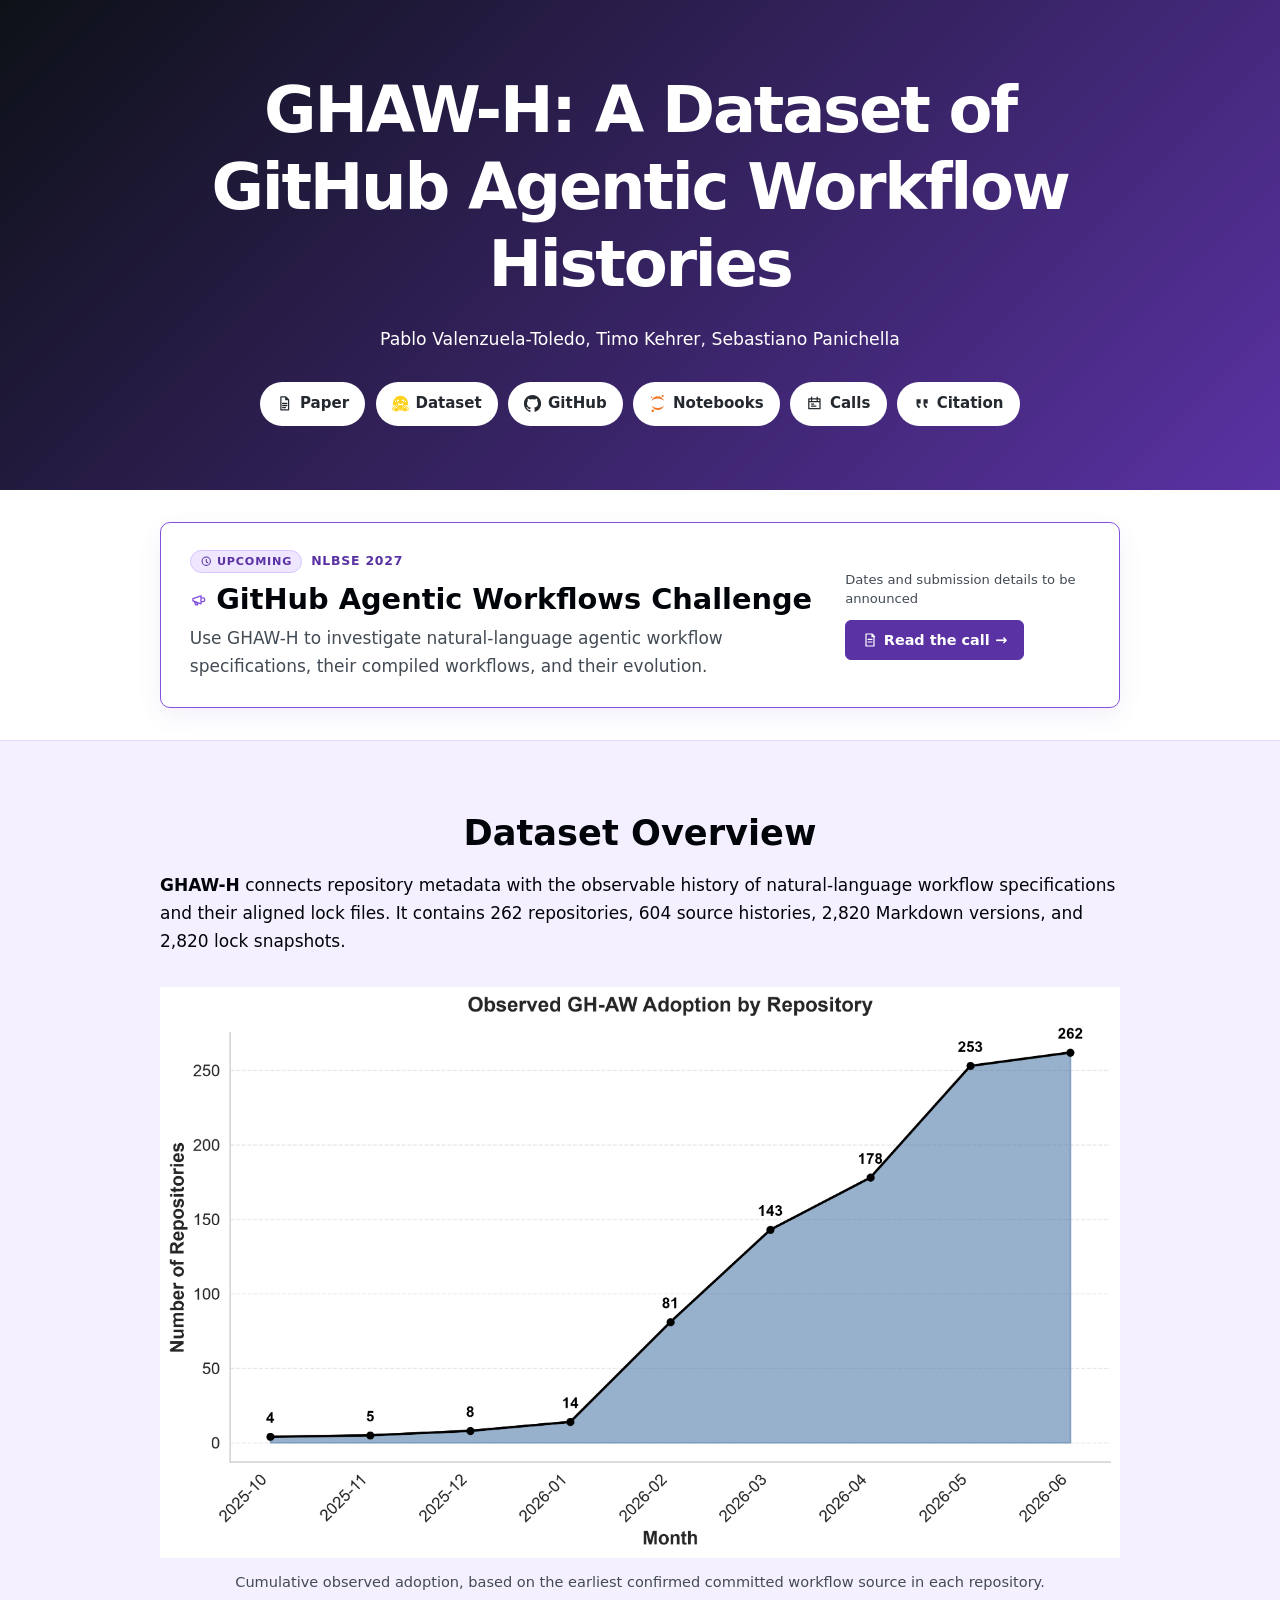
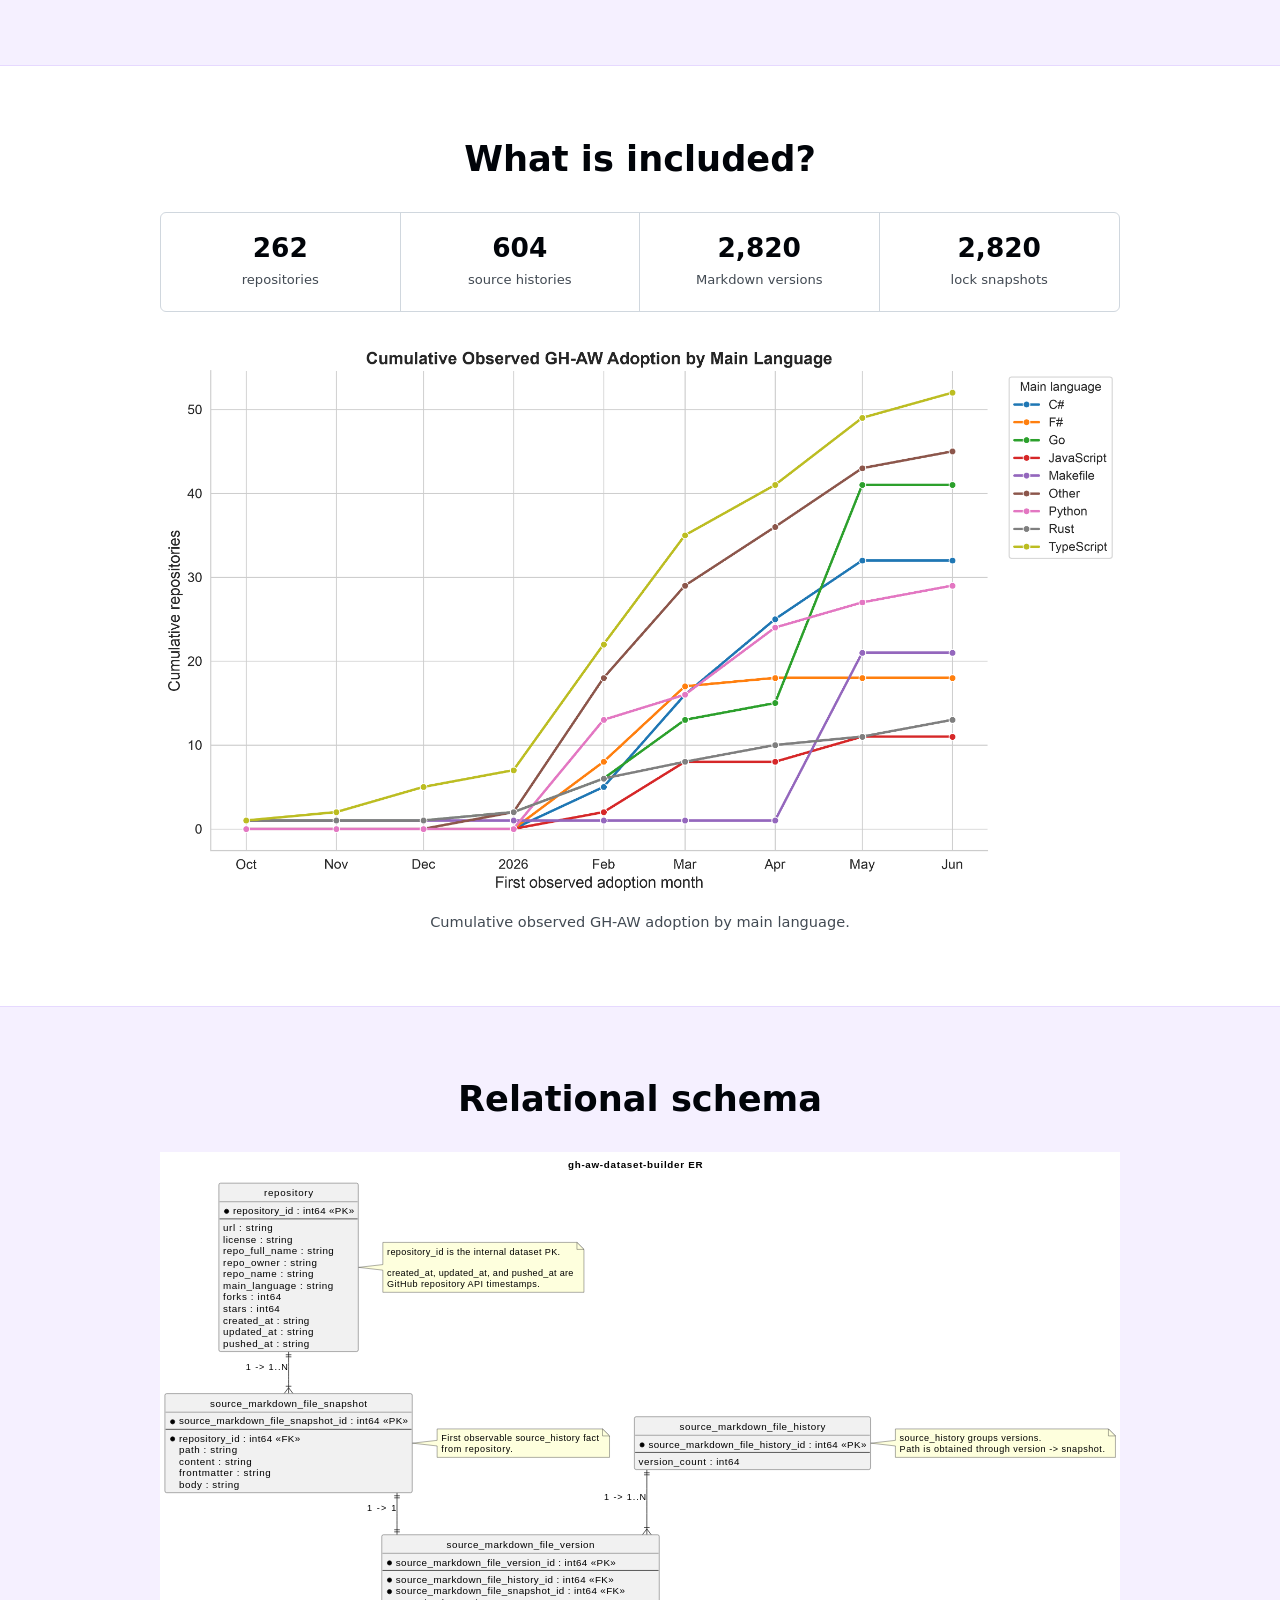
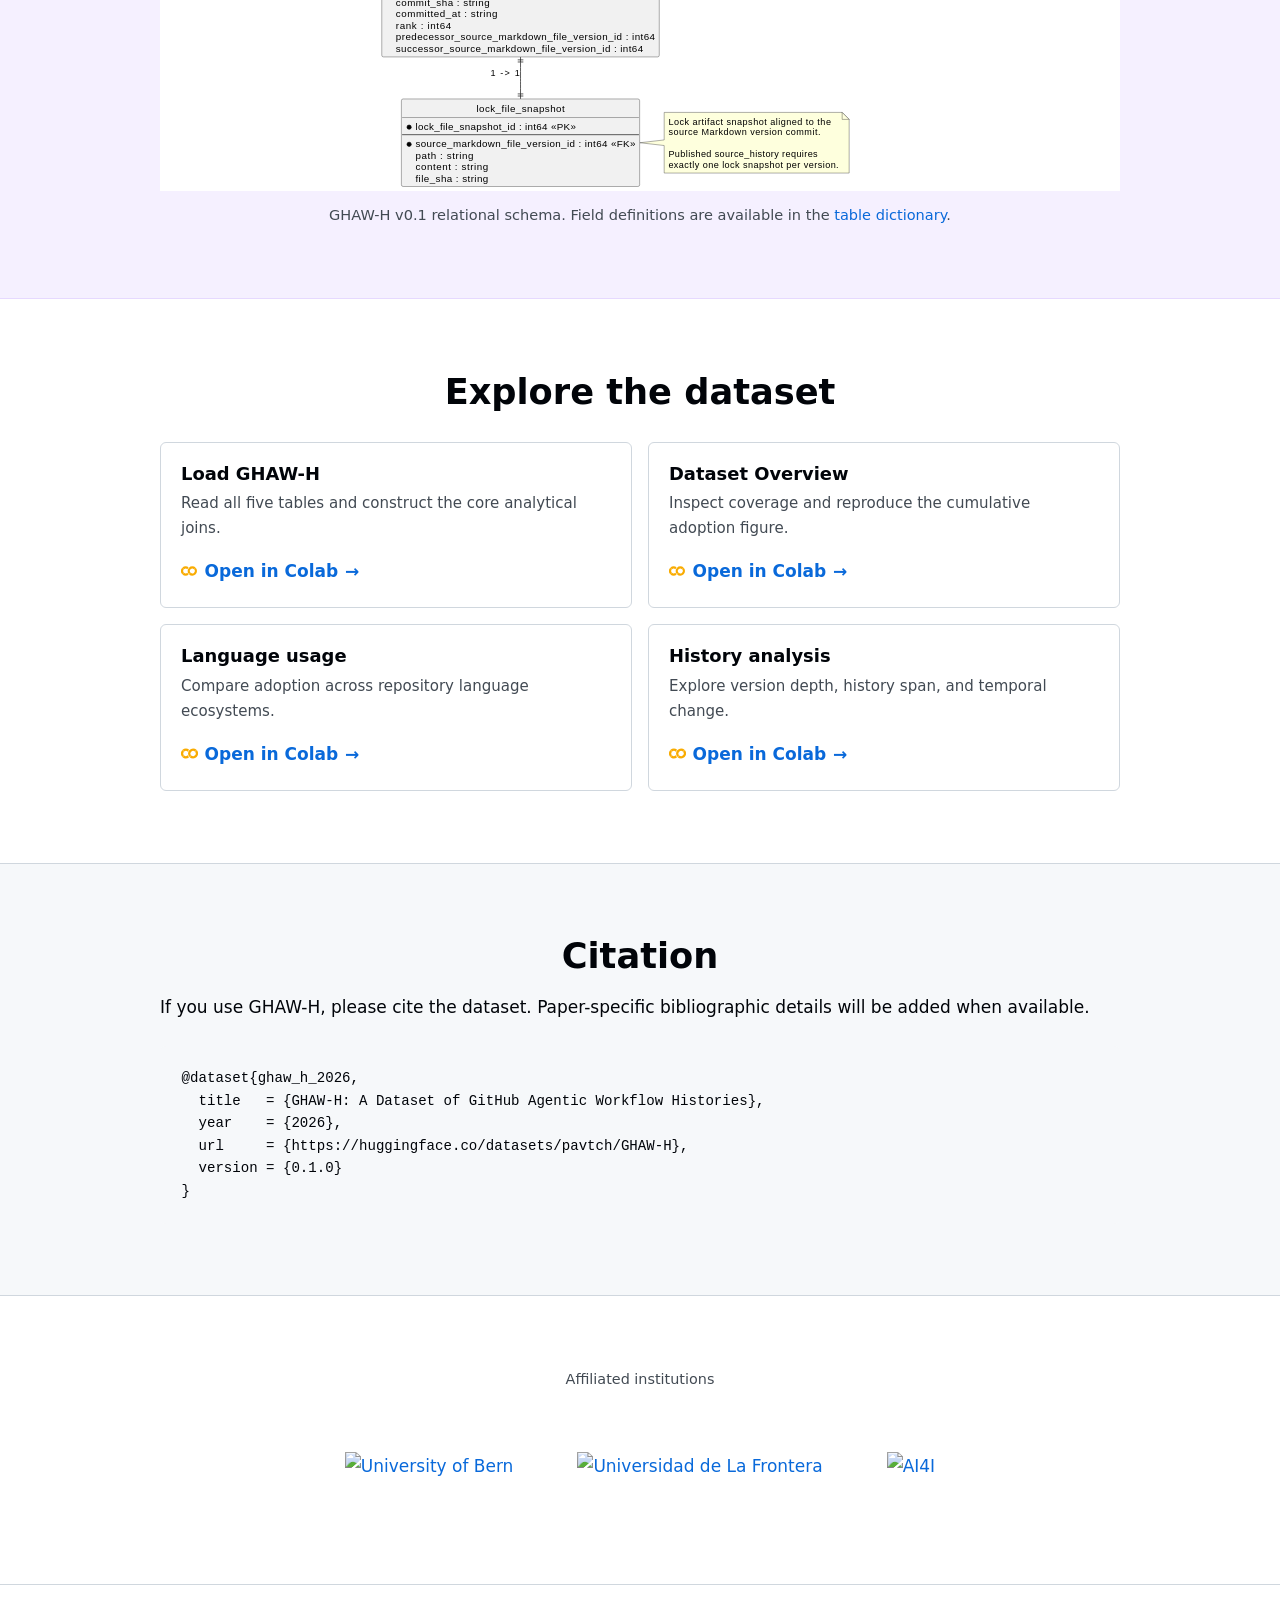
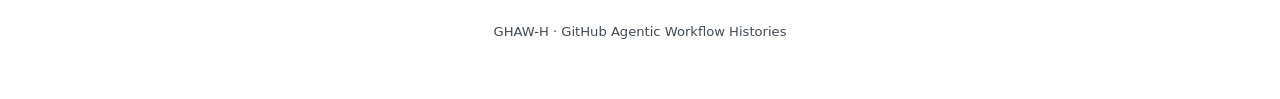
==== commit e99034af: "Refine calls iconography" ====
--- a/docs/index.html
+++ b/docs/index.html
@@ -7,7 +7,7 @@
     <meta property="og:type" content="website">
     <meta property="og:url" content="https://pavt.github.io/GHAW-H/">
     <title>GHAW-H: A Dataset of GitHub Agentic Workflow Histories</title>
-    <link rel="stylesheet" href="styles.css?v=8">
+    <link rel="stylesheet" href="styles.css?v=9">
   </head>
   <body>
     <main>
@@ -40,13 +40,13 @@
       <section class="call-feature" aria-labelledby="featured-call-title">
         <div class="call-feature-card">
           <div class="call-feature-copy">
-            <div class="call-kicker"><span class="call-status call-status-upcoming">Upcoming</span> NLBSE 2027</div>
-            <h2 id="featured-call-title">GitHub Agentic Workflows Challenge</h2>
+            <div class="call-kicker"><span class="call-status call-status-upcoming"><svg class="semantic-icon" viewBox="0 0 24 24" aria-hidden="true"><circle cx="12" cy="12" r="8"/><path d="M12 8v5l3 2"/></svg> Upcoming</span> NLBSE 2027</div>
+            <h2 id="featured-call-title" class="heading-with-icon"><svg class="semantic-icon" viewBox="0 0 24 24" aria-hidden="true"><path d="M4 13.5v-3l11-4v11l-11-4zM15 9.5h3a2 2 0 0 1 2 2v1a2 2 0 0 1-2 2h-3M6 14l1.5 5h3L9 15"/></svg> GitHub Agentic Workflows Challenge</h2>
             <p>Use GHAW-H to investigate natural-language agentic workflow specifications, their compiled workflows, and their evolution.</p>
           </div>
           <div class="call-feature-action">
             <span>Dates and submission details to be announced</span>
-            <a class="button-primary" href="calls/nlbse-2027-ghaw-challenge/">Read the call <span aria-hidden="true">→</span></a>
+            <a class="button-primary" href="calls/nlbse-2027-ghaw-challenge/"><svg class="semantic-icon" viewBox="0 0 24 24" aria-hidden="true"><path d="M6 3h9l3 3v15H6zM15 3v4h4M9 11h6M9 15h6"/></svg> Read the call <span aria-hidden="true">→</span></a>
           </div>
         </div>
       </section>
--- a/docs/styles.css
+++ b/docs/styles.css
@@ -99,6 +99,18 @@
 .brand-github { --brand-mask: url("assets/icons/github.svg"); color: #24292f; }
 .brand-jupyter { --brand-mask: url("assets/icons/jupyter.svg"); color: #F37626; }
 .brand-googlecolab { --brand-mask: url("assets/icons/googlecolab.svg"); color: #F9AB00; }
+.semantic-icon {
+  width: 1.1rem;
+  height: 1.1rem;
+  flex: 0 0 auto;
+  fill: none;
+  stroke: currentColor;
+  stroke-width: 1.8;
+  stroke-linecap: round;
+  stroke-linejoin: round;
+}
+.heading-with-icon { display: flex; align-items: center; gap: .55rem; }
+.heading-with-icon .semantic-icon { color: #8250df; }
 
 .call-feature { padding: 2rem 0; }
 .call-feature-card {
@@ -115,7 +127,8 @@
 .call-feature h2 { margin: .55rem 0 .45rem; font-size: clamp(1.4rem, 3vw, 1.8rem); text-align: left; }
 .call-feature p { max-width: 650px; margin: 0; color: var(--muted); }
 .call-kicker { display: flex; flex-wrap: wrap; align-items: center; gap: .55rem; color: #5a32a3; font-size: .78rem; font-weight: 700; letter-spacing: .06em; text-transform: uppercase; }
-.call-status { display: inline-flex; align-items: center; width: fit-content; padding: .26rem .58rem; border-radius: 999px; font-size: .7rem; font-weight: 800; letter-spacing: .07em; line-height: 1.2; text-transform: uppercase; }
+.call-status { display: inline-flex; align-items: center; gap: .28rem; width: fit-content; padding: .26rem .58rem; border-radius: 999px; font-size: .7rem; font-weight: 800; letter-spacing: .07em; line-height: 1.2; text-transform: uppercase; }
+.call-status .semantic-icon { width: .78rem; height: .78rem; stroke-width: 2; }
 .call-status-upcoming { color: #5a32a3; background: #efe7ff; border: 1px solid #d8c4ff; }
 .call-status-open { color: #116329; background: #dafbe1; border: 1px solid #aceebb; }
 .call-status-closed { color: #57606a; background: #f6f8fa; border: 1px solid #d0d7de; }
@@ -136,6 +149,7 @@
 .button-primary:hover { color: #fff; background: #452477; text-decoration: none; }
 .button-secondary { color: #5a32a3; background: #fff; border: 1px solid #8250df; }
 .button-secondary:hover { background: #f5f0ff; text-decoration: none; }
+.button-primary .semantic-icon, .button-secondary .semantic-icon { width: 1rem; height: 1rem; }
 
 .subpage-header { padding: 3.4rem 0; color: #fff; }
 .subpage-header::before {
@@ -147,6 +161,21 @@
 }
 .subpage-header h1 { max-width: 820px; color: #fff; font-size: clamp(2.2rem, 5vw, 3.5rem); }
 .subpage-header > p { max-width: 760px; margin: 1rem 0 0; color: #f5f0ff; font-size: 1.08rem; }
+.subpage-title { display: flex; align-items: flex-start; gap: 1rem; }
+.call-hero-mark {
+  display: inline-flex;
+  align-items: center;
+  justify-content: center;
+  width: 3.15rem;
+  height: 3.15rem;
+  flex: 0 0 auto;
+  margin-top: .2rem;
+  color: #fff;
+  background: rgba(255, 255, 255, .12);
+  border: 1px solid rgba(255, 255, 255, .32);
+  border-radius: 10px;
+}
+.call-hero-mark .semantic-icon { width: 1.65rem; height: 1.65rem; }
 .breadcrumb { display: flex; flex-wrap: wrap; gap: .4rem; margin-bottom: 1.2rem; color: #d8c4ff; font-size: .84rem; }
 .breadcrumb a { color: #fff; }
 .breadcrumb span[aria-hidden="true"] { opacity: .7; }
@@ -156,8 +185,9 @@
 .call-card { padding: 1.5rem; background: #fff; border: 1px solid var(--line); border-left: 4px solid #8250df; border-radius: 8px; }
 .call-card h3 { margin: .65rem 0 .45rem; font-size: 1.35rem; }
 .call-card p { color: var(--muted); }
-.call-card-meta { display: flex; flex-wrap: wrap; gap: .45rem 1.2rem; margin: .85rem 0 1.1rem; color: var(--muted); font-size: .86rem; }
-.archive-empty { padding: 1.35rem; color: var(--muted); background: #fff; border: 1px dashed var(--line); border-radius: 8px; }
+.call-card-meta { display: flex; flex-wrap: wrap; gap: .6rem 1.2rem; margin: .85rem 0 1.1rem; color: var(--muted); font-size: .86rem; }
+.call-card-meta > span { display: inline-flex; align-items: flex-start; gap: .4rem; }
+.call-card-meta .semantic-icon { margin-top: .18rem; color: #8250df; }
 
 .call-page-header { padding-bottom: 3.7rem; }
 .call-page-header .call-status { margin-bottom: 1rem; }
@@ -175,16 +205,19 @@
   border-radius: 8px;
 }
 .call-summary div { padding: .9rem 1rem; background: rgba(255, 255, 255, .94); }
-.call-summary dt { color: var(--muted); font-size: .72rem; font-weight: 700; letter-spacing: .05em; text-transform: uppercase; }
+.call-summary dt { display: flex; align-items: center; gap: .35rem; color: var(--muted); font-size: .72rem; font-weight: 700; letter-spacing: .05em; text-transform: uppercase; }
+.call-summary dt .semantic-icon { width: .9rem; height: .9rem; color: #6f42c1; }
 .call-summary dd { margin: .22rem 0 0; font-size: .9rem; font-weight: 650; }
-.call-notice { margin: 0 0 2rem; padding: 1rem 1.15rem; color: #3b2a59; background: #f5f0ff; border: 1px solid #d8c4ff; border-radius: 8px; }
+.call-notice { display: flex; align-items: flex-start; gap: .65rem; margin: 0 0 2rem; padding: 1rem 1.15rem; color: #3b2a59; background: #f5f0ff; border: 1px solid #d8c4ff; border-radius: 8px; }
+.call-notice > .semantic-icon { margin-top: .2rem; color: #6f42c1; }
 .call-detail-layout { display: grid; grid-template-columns: 205px minmax(0, 1fr); gap: 3rem; align-items: start; }
 .call-toc { position: sticky; top: 1.5rem; padding: 1rem; background: var(--soft); border: 1px solid var(--line); border-radius: 8px; }
 .call-toc strong { display: block; margin-bottom: .6rem; font-size: .78rem; letter-spacing: .05em; text-transform: uppercase; }
 .call-toc a { display: block; padding: .25rem 0; color: var(--muted); font-size: .82rem; line-height: 1.4; }
 .call-toc a:hover { color: var(--link); }
 .call-content { min-width: 0; }
-.call-content h2 { margin: 3.3rem 0 1rem; padding-top: .3rem; text-align: left; }
+.call-content h2 { display: flex; align-items: center; gap: .6rem; margin: 3.3rem 0 1rem; padding-top: .3rem; text-align: left; }
+.call-content h2 .semantic-icon { width: 1.3rem; height: 1.3rem; color: #8250df; }
 .call-content h2:first-child { margin-top: 0; }
 .call-content h3 { margin-top: 2rem; }
 .call-content ul { padding-left: 1.25rem; }
@@ -238,6 +271,9 @@
   .call-detail-layout { grid-template-columns: 1fr; gap: 1.5rem; }
   .call-toc { position: static; }
   .call-summary { grid-template-columns: 1fr 1fr; }
+  .subpage-title { gap: .75rem; }
+  .call-hero-mark { width: 2.6rem; height: 2.6rem; }
+  .call-hero-mark .semantic-icon { width: 1.35rem; height: 1.35rem; }
   .affiliation-logos { gap: 2rem; }
   .affiliation-logos a { flex: 1 1 100%; }
 }
